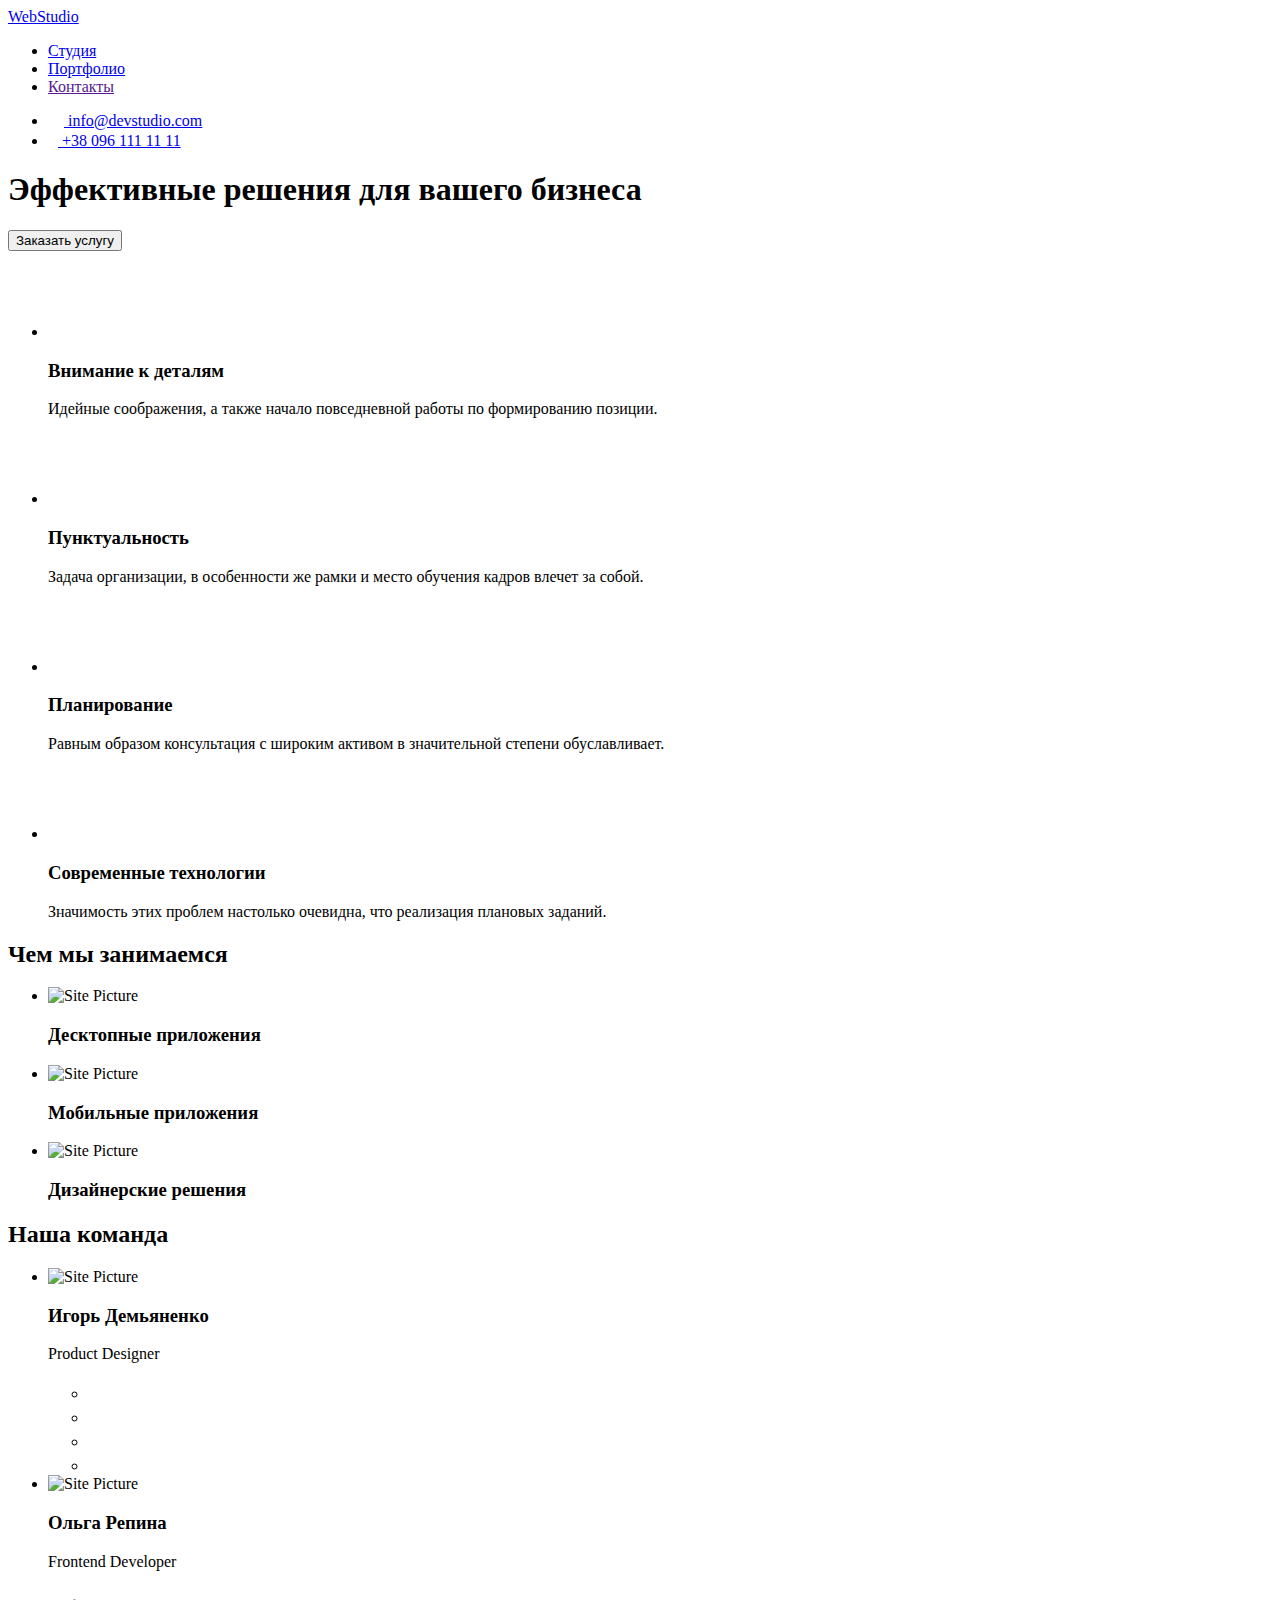
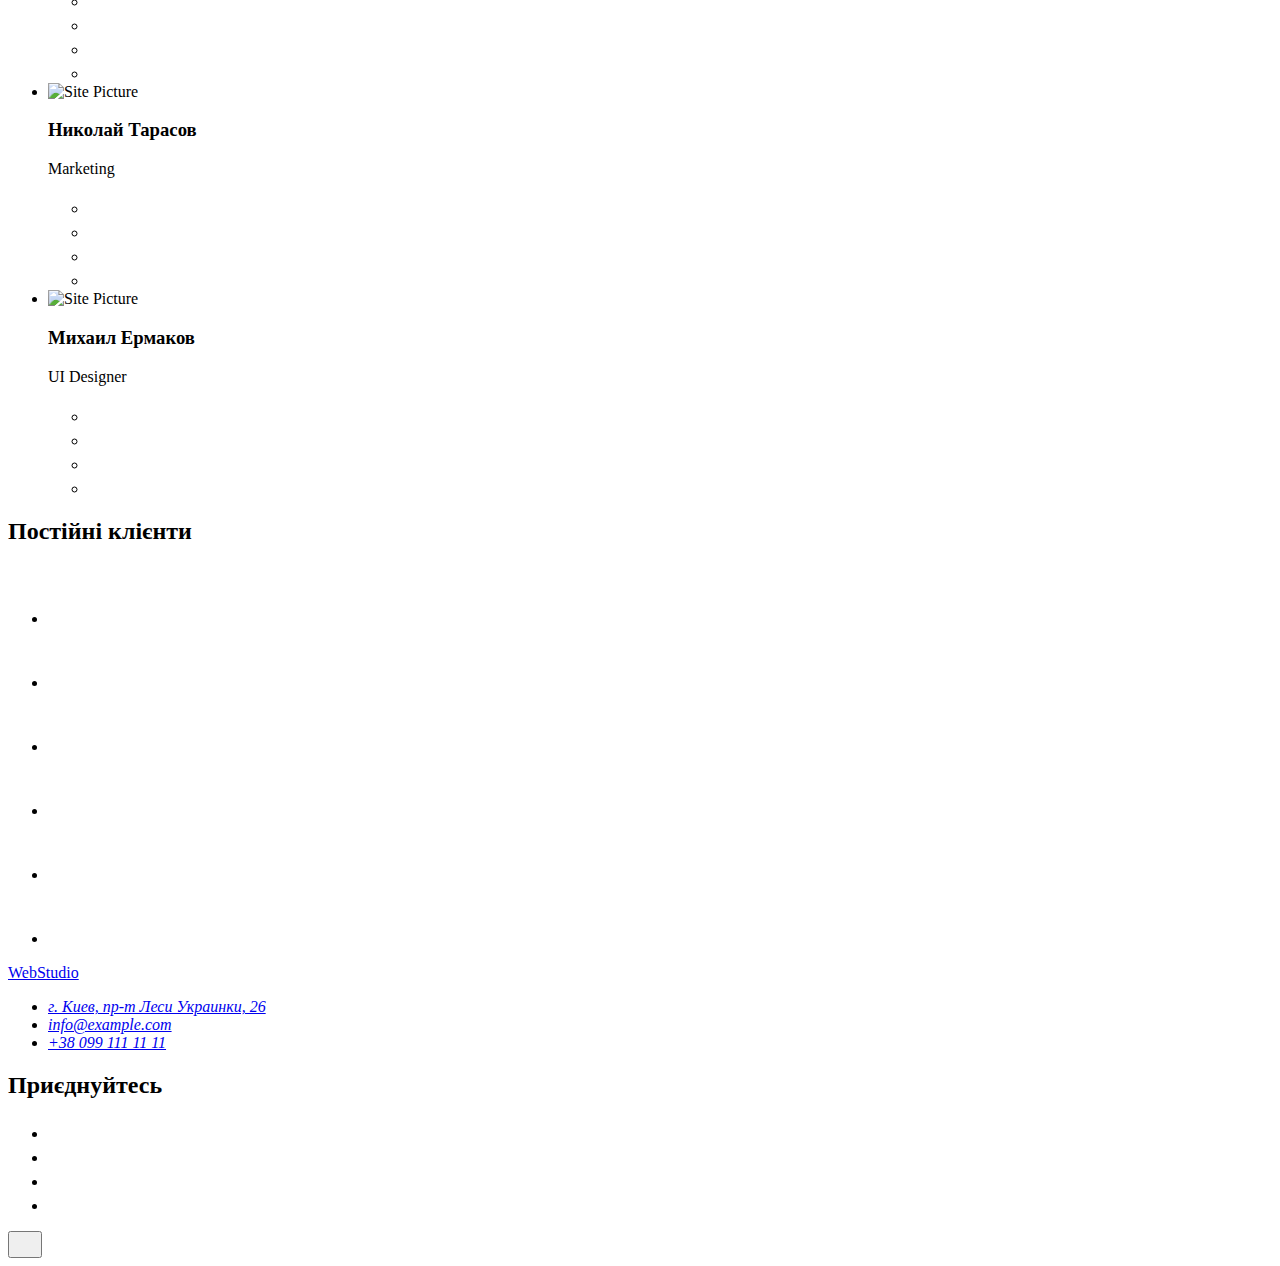
==== index.html @ 542b60ce "Add files via upload" ====
<!DOCTYPE html>
<html lang="ru">
  <head>
    <meta charset="UTF-8" />
    <meta http-equiv="X-UA-Compatible" content="IE=edge" />
    <meta name="viewport" content="width=<device-width>, initial-scale=1.0" />
    <link
      rel="stylesheet"
      href="https://cdnjs.cloudflare.com/ajax/libs/modern-normalize/1.1.0/modern-normalize.min.css"
      integrity="sha512-wpPYUAdjBVSE4KJnH1VR1HeZfpl1ub8YT/NKx4PuQ5NmX2tKuGu6U/JRp5y+Y8XG2tV+wKQpNHVUX03MfMFn9Q=="
      crossorigin="anonymous"
      referrerpolicy="no-referrer"
    />
    <link rel="preconnect" href="https://fonts.googleapis.com" />
    <link rel="preconnect" href="https://fonts.gstatic.com" crossorigin />
    <link
      href="https://fonts.googleapis.com/css2?family=Raleway:wght@700&family=Roboto:wght@400;500;700;900&display=swap"
      rel="stylesheet"
    />
    <link rel="stylesheet" href="./css/styles.css" />
    <title>WebStudio</title>
  </head>
  <body>
    <header class="header">
      <div class="container container-header">
        <a href="./index.html" class="header-logo"
          >Web<span class="header-logo-help">Studio</span></a
        >
        <nav class="header-nav">
          <ul class="header-list">
            <li class="header-item">
              <a href="./index.html" class="header-link current"
                ><span class="studio-link">Студия</span></a
              >
            </li>
            <li class="header-item">
              <a href="./portfolio.html" class="header-link">Портфолио</a>
            </li>
            <li class="header-item">
              <a href="" class="header-link">Контакты</a>
            </li>
          </ul>
        </nav>
        <ul class="header-contacts">
          <li class="header-mail">
            <a href="mailto:info@devstudio.com" class="header-mail-link"
              ><svg class="header-icon" width="16" height="12">
                <use href="./img/icons.svg#icon-mail"></use>
              </svg>
              info@devstudio.com
            </a>
          </li>
          <li class="header-phone">
            <a href="tel:+380961111111" class="header-phone-link"
              ><svg class="header-icon" width="10" height="16">
                <use href="./img/icons.svg#icon-smartphone"></use>
              </svg>
              +38 096 111 11 11</a
            >
          </li>
        </ul>
      </div>
    </header>
    <main>
      <section class="hero section">
        <div class="container btn-container">
          <h1 class="main-subject">Эффективные решения для вашего бизнеса</h1>
          <button class="order-btn" type="button" data-modal-open>
            Заказать услугу
          </button>
        </div>
      </section>
      <section class="soft-section">
        <div class="container container-soft">
          <ul class="soft-list">
            <li class="soft-item">
              <div class="soft-icon-block">
                <svg class="soft-icon" width="70" height="70">
                  <use href="./img/icons.svg#icon-soft-1"></use>
                </svg>
              </div>
              <h3 class="soft-head">Внимание к деталям</h3>
              <p class="soft-text">
                Идейные соображения, а также начало повседневной работы по
                формированию позиции.
              </p>
            </li>
            <li class="soft-item">
              <div class="soft-icon-block">
                <svg class="soft-icon" width="70" height="70">
                  <use href="./img/icons.svg#icon-soft-2"></use>
                </svg>
              </div>
              <h3 class="soft-head">Пунктуальность</h3>
              <p class="soft-text">
                Задача организации, в особенности же рамки и место обучения
                кадров влечет за собой.
              </p>
            </li>
            <li class="soft-item">
              <div class="soft-icon-block">
                <svg class="soft-icon" width="70" height="70">
                  <use href="./img/icons.svg#icon-soft-3"></use>
                </svg>
              </div>
              <h3 class="soft-head">Планирование</h3>
              <p class="soft-text">
                Равным образом консультация с широким активом в значительной
                степени обуславливает.
              </p>
            </li>
            <li class="soft-item">
              <div class="soft-icon-block">
                <svg class="soft-icon" width="70" height="70">
                  <use href="./img/icons.svg#icon-soft-4"></use>
                </svg>
              </div>
              <h3 class="soft-head">Современные технологии</h3>
              <p class="soft-text">
                Значимость этих проблем настолько очевидна, что реализация
                плановых заданий.
              </p>
            </li>
          </ul>
        </div>
      </section>
      <section class="occupation section">
        <div class="container">
          <h2 class="occupation-head">Чем мы занимаемся</h2>
          <ul class="occupation-list">
            <li class="occupation-item">
              <img
                src="./img/what-we-do1.jpg"
                width="370"
                height="294"
                alt="Site Picture"
              />
              <div class="occupation-discr">
                <h3 class="occ-text">Десктопные приложения</h3>
              </div>
            </li>
            <li class="occupation-item">
              <img
                src="./img/what-we-do2.jpg"
                width="370"
                height="294"
                alt="Site Picture"
              />
              <div class="occupation-discr">
                <h3 class="occ-text">Мобильные приложения</h3>
              </div>
            </li>
            <li class="occupation-item">
              <img
                src="./img/what-we-do3.png"
                width="370"
                height="294"
                alt="Site Picture"
              />
              <div class="occupation-discr">
                <h3 class="occ-text">Дизайнерские решения</h3>
              </div>
            </li>
          </ul>
        </div>
      </section>
      <section class="team-section section">
        <div class="container">
          <h2 class="team-head">Наша команда</h2>
          <ul class="team-list">
            <li class="team-item">
              <img
                src="./img/our-team1.jpg"
                width="270"
                height="260"
                alt="Site Picture"
              />
              <div class="team-block">
                <h3 class="team-name">Игорь Демьяненко</h3>
                <p class="team-work">Product Designer</p>
                <ul class="team-soc-list">
                  <li class="team-soc-item">
                    <a href="" class="team-soc-link">
                      <svg class="team-icon" width="20" height="20">
                        <use href="./img/icons.svg#icon-instagram"></use>
                      </svg>
                    </a>
                  </li>
                  <li class="team-soc-item">
                    <a href="" class="team-soc-link"
                      ><svg class="team-icon" width="20" height="20">
                        <use href="./img/icons.svg#icon-twitter"></use>
                      </svg>
                    </a>
                  </li>
                  <li class="team-soc-item">
                    <a href="" class="team-soc-link"
                      ><svg class="team-icon" width="20" height="20">
                        <use href="./img/icons.svg#icon-acebook"></use>
                      </svg>
                    </a>
                  </li>
                  <li class="team-soc-item">
                    <a href="" class="team-soc-link"
                      ><svg class="team-icon" width="20" height="20">
                        <use href="./img/icons.svg#icon-linkedin"></use>
                      </svg>
                    </a>
                  </li>
                </ul>
              </div>
            </li>
            <li class="team-item">
              <img
                src="./img/our-team2.jpg"
                width="270"
                height="260"
                alt="Site Picture"
              />
              <div class="team-block">
                <h3 class="team-name">Ольга Репина</h3>
                <p class="team-work">Frontend Developer</p>
                <ul class="team-soc-list">
                  <li class="team-soc-item">
                    <a href="" class="team-soc-link">
                      <svg class="team-icon" width="20" height="20">
                        <use href="./img/icons.svg#icon-instagram"></use>
                      </svg>
                    </a>
                  </li>
                  <li class="team-soc-item">
                    <a href="" class="team-soc-link"
                      ><svg class="team-icon" width="20" height="20">
                        <use href="./img/icons.svg#icon-twitter"></use>
                      </svg>
                    </a>
                  </li>
                  <li class="team-soc-item">
                    <a href="" class="team-soc-link"
                      ><svg class="team-icon" width="20" height="20">
                        <use href="./img/icons.svg#icon-acebook"></use>
                      </svg>
                    </a>
                  </li>
                  <li class="team-soc-item">
                    <a href="" class="team-soc-link"
                      ><svg class="team-icon" width="20" height="20">
                        <use href="./img/icons.svg#icon-linkedin"></use>
                      </svg>
                    </a>
                  </li>
                </ul>
              </div>
            </li>
            <li class="team-item">
              <img
                src="./img/our-team3.jpg"
                width="270"
                height="260"
                alt="Site Picture"
              />
              <div class="team-block">
                <h3 class="team-name">Николай Тарасов</h3>
                <p class="team-work">Marketing</p>
                <ul class="team-soc-list">
                  <li class="team-soc-item">
                    <a href="" class="team-soc-link">
                      <svg class="team-icon" width="20" height="20">
                        <use href="./img/icons.svg#icon-instagram"></use>
                      </svg>
                    </a>
                  </li>
                  <li class="team-soc-item">
                    <a href="" class="team-soc-link"
                      ><svg class="team-icon" width="20" height="20">
                        <use href="./img/icons.svg#icon-twitter"></use>
                      </svg>
                    </a>
                  </li>
                  <li class="team-soc-item">
                    <a href="" class="team-soc-link"
                      ><svg class="team-icon" width="20" height="20">
                        <use href="./img/icons.svg#icon-acebook"></use>
                      </svg>
                    </a>
                  </li>
                  <li class="team-soc-item">
                    <a href="" class="team-soc-link"
                      ><svg class="team-icon" width="20" height="20">
                        <use href="./img/icons.svg#icon-linkedin"></use>
                      </svg>
                    </a>
                  </li>
                </ul>
              </div>
            </li>
            <li class="team-item">
              <img
                src="./img/our-team4.jpg"
                width="270"
                height="260"
                alt="Site Picture"
              />
              <div class="team-block">
                <h3 class="team-name">Михаил Ермаков</h3>
                <p class="team-work">UI Designer</p>
                <ul class="team-soc-list">
                  <li class="team-soc-item">
                    <a href="" class="team-soc-link">
                      <svg class="team-icon" width="20" height="20">
                        <use href="./img/icons.svg#icon-instagram"></use>
                      </svg>
                    </a>
                  </li>
                  <li class="team-soc-item">
                    <a href="" class="team-soc-link"
                      ><svg class="team-icon" width="20" height="20">
                        <use href="./img/icons.svg#icon-twitter"></use>
                      </svg>
                    </a>
                  </li>
                  <li class="team-soc-item">
                    <a href="" class="team-soc-link"
                      ><svg class="team-icon" width="20" height="20">
                        <use href="./img/icons.svg#icon-acebook"></use>
                      </svg>
                    </a>
                  </li>
                  <li class="team-soc-item">
                    <a href="" class="team-soc-link"
                      ><svg class="team-icon" width="20" height="20">
                        <use href="./img/icons.svg#icon-linkedin"></use>
                      </svg>
                    </a>
                  </li>
                </ul>
              </div>
            </li>
          </ul>
        </div>
      </section>
      <section class="section">
        <div class="container">
          <h2 class="clients-head">Постійні клієнти</h2>
          <ul class="clients-list">
            <li class="clients-item">
              <a href="" class="clients-link">
                <svg class="clients-icon" width="106" height="60">
                  <use href="./img/icons.svg#icon-clients-1"></use>
                </svg>
              </a>
            </li>
            <li class="clients-item">
              <a href="" class="clients-link">
                <svg class="clients-icon" width="106" height="60">
                  <use href="./img/icons.svg#icon-clients-2"></use>
                </svg>
              </a>
            </li>
            <li class="clients-item">
              <a href="" class="clients-link">
                <svg class="clients-icon" width="106" height="60">
                  <use href="./img/icons.svg#icon-clients-3"></use>
                </svg>
              </a>
            </li>
            <li class="clients-item">
              <a href="" class="clients-link">
                <svg class="clients-icon" width="106" height="60">
                  <use href="./img/icons.svg#icon-cleints-4"></use>
                </svg>
              </a>
            </li>
            <li class="clients-item">
              <a href="" class="clients-link">
                <svg class="clients-icon" width="106" height="60">
                  <use href="./img/icons.svg#icon-clients-5"></use>
                </svg>
              </a>
            </li>
            <li class="clients-item">
              <a href="" class="clients-link">
                <svg class="clients-icon" width="106" height="60">
                  <use href="./img/icons.svg#icon-clients-6"></use>
                </svg>
              </a>
            </li>
          </ul>
        </div>
      </section>
    </main>
    <footer class="footer">
      <div class="container footer-container">
        <div class="footer-left">
          <a href="./index.html" class="footer-logo"
            >Web<span class="footer-logo-help">Studio</span></a
          >
          <address class="footer-adr">
            <ul class="footer-list">
              <li class="footer-item">
                <a
                  href="https://bit.ly/3pXMvUd"
                  target="_blank"
                  rel="noopener noreferrer"
                  class="map-link"
                  >г. Киев, пр-т Леси Украинки, 26</a
                >
              </li>
              <li class="footer-item">
                <a href="mailto:info@example.com" class="footer-mail"
                  >info@example.com</a
                >
              </li>
              <li class="footer-item">
                <a href="tel:+380991111111" class="footer-phone"
                  >+38 099 111 11 11</a
                >
              </li>
            </ul>
          </address>
        </div>
        <div class="footer-con-block container">
          <h2 class="footer-con-head">Приєднуйтесь</h2>
          <ul class="footer-con-list">
            <li class="footer-con-item">
              <a href="" class="footer-con-link">
                <svg class="footer-con-icon" width="20" height="20">
                  <use href="./img/icons.svg#icon-instagram"></use>
                </svg>
              </a>
            </li>
            <li class="footer-con-item">
              <a href="" class="footer-con-link">
                <svg class="footer-con-icon" width="20" height="20">
                  <use href="./img/icons.svg#icon-twitter"></use>
                </svg>
              </a>
            </li>
            <li class="footer-con-item">
              <a href="" class="footer-con-link">
                <svg class="footer-con-icon" width="20" height="20">
                  <use href="./img/icons.svg#icon-acebook"></use>
                </svg>
              </a>
            </li>
            <li class="footer-con-item">
              <a href="" class="footer-con-link">
                <svg class="footer-con-icon" width="20" height="20">
                  <use href="./img/icons.svg#icon-linkedin"></use>
                </svg>
              </a>
            </li>
          </ul>
        </div>
      </div>
    </footer>
    <div class="backdrop is-hidden" data-modal>
      <div class="modal">
        <button class="modal-close" type="button" data-modal-close>
          <svg class="back-icon" width="18" height="18">
            <use href="./img/icons.svg#icon-back-close"></use>
          </svg>
        </button>
      </div>
    </div>
    <script src="./js/modal.js"></script>
  </body>
</html>
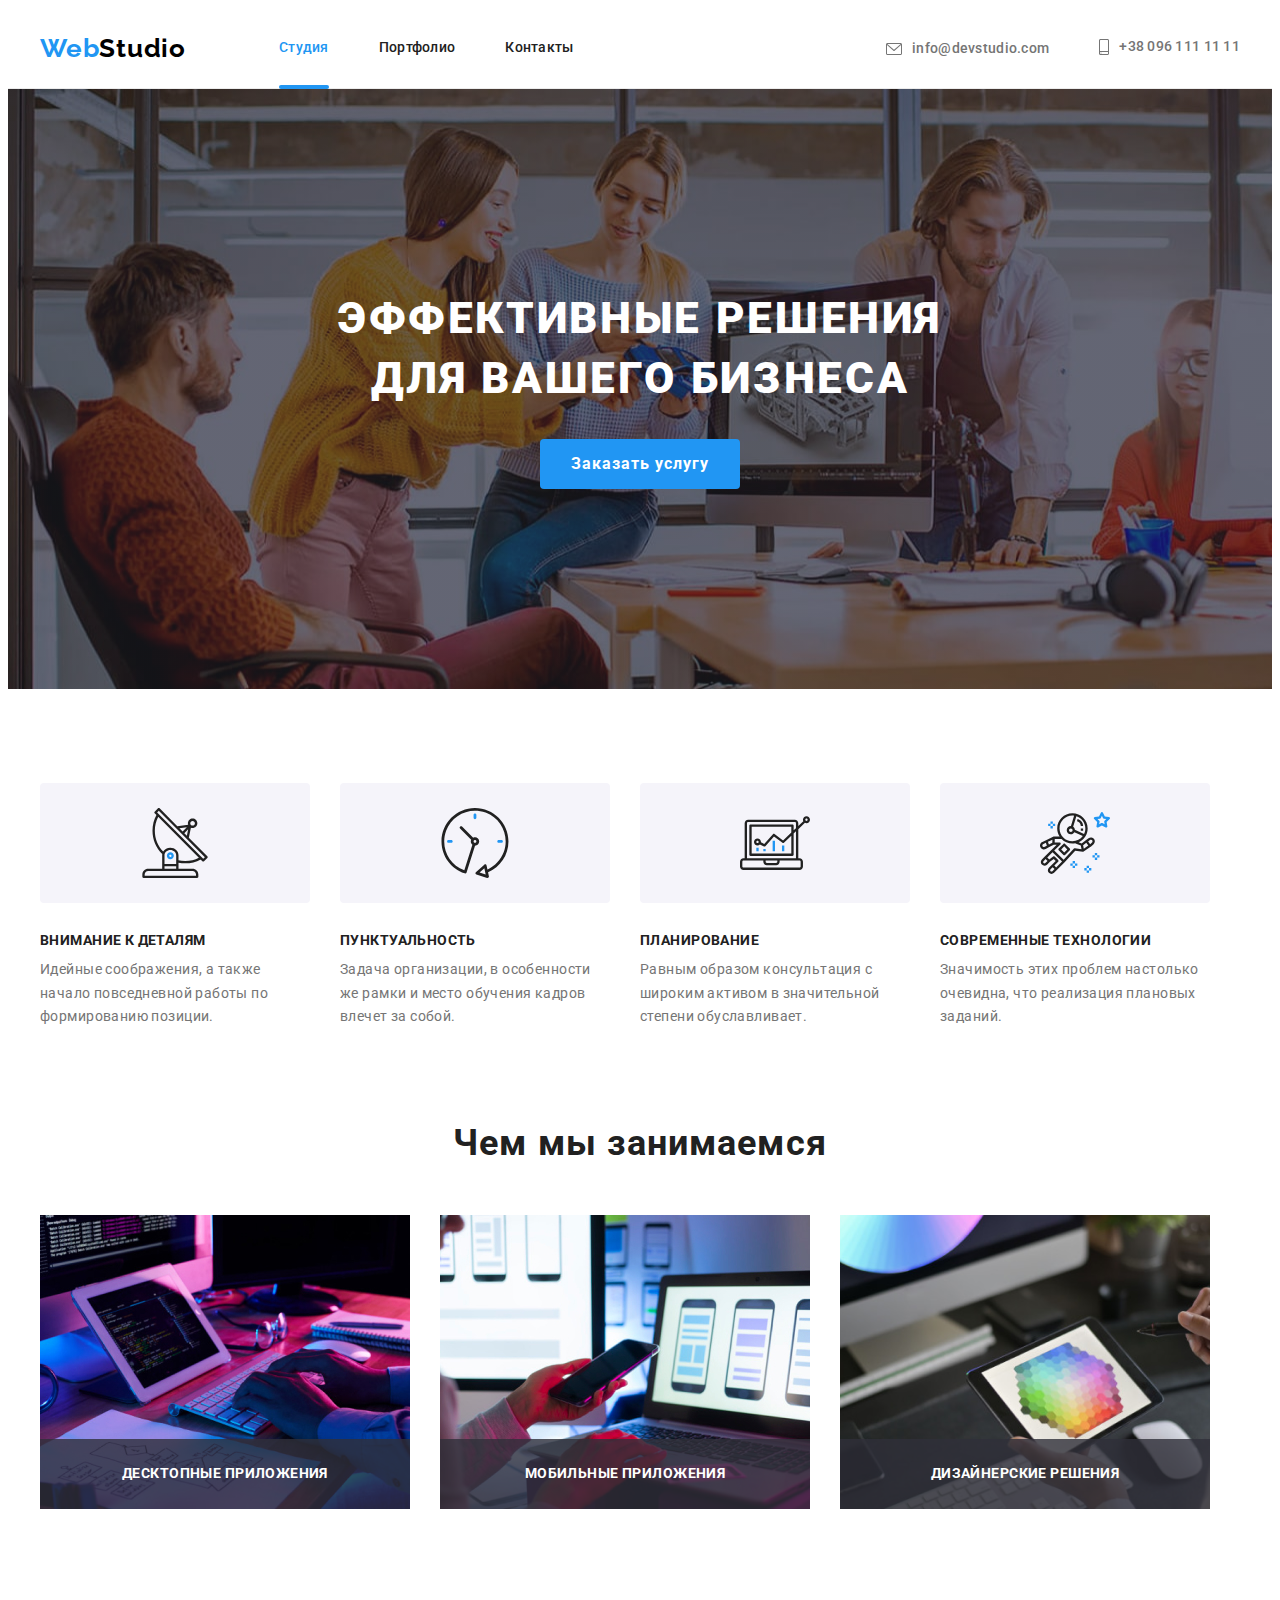
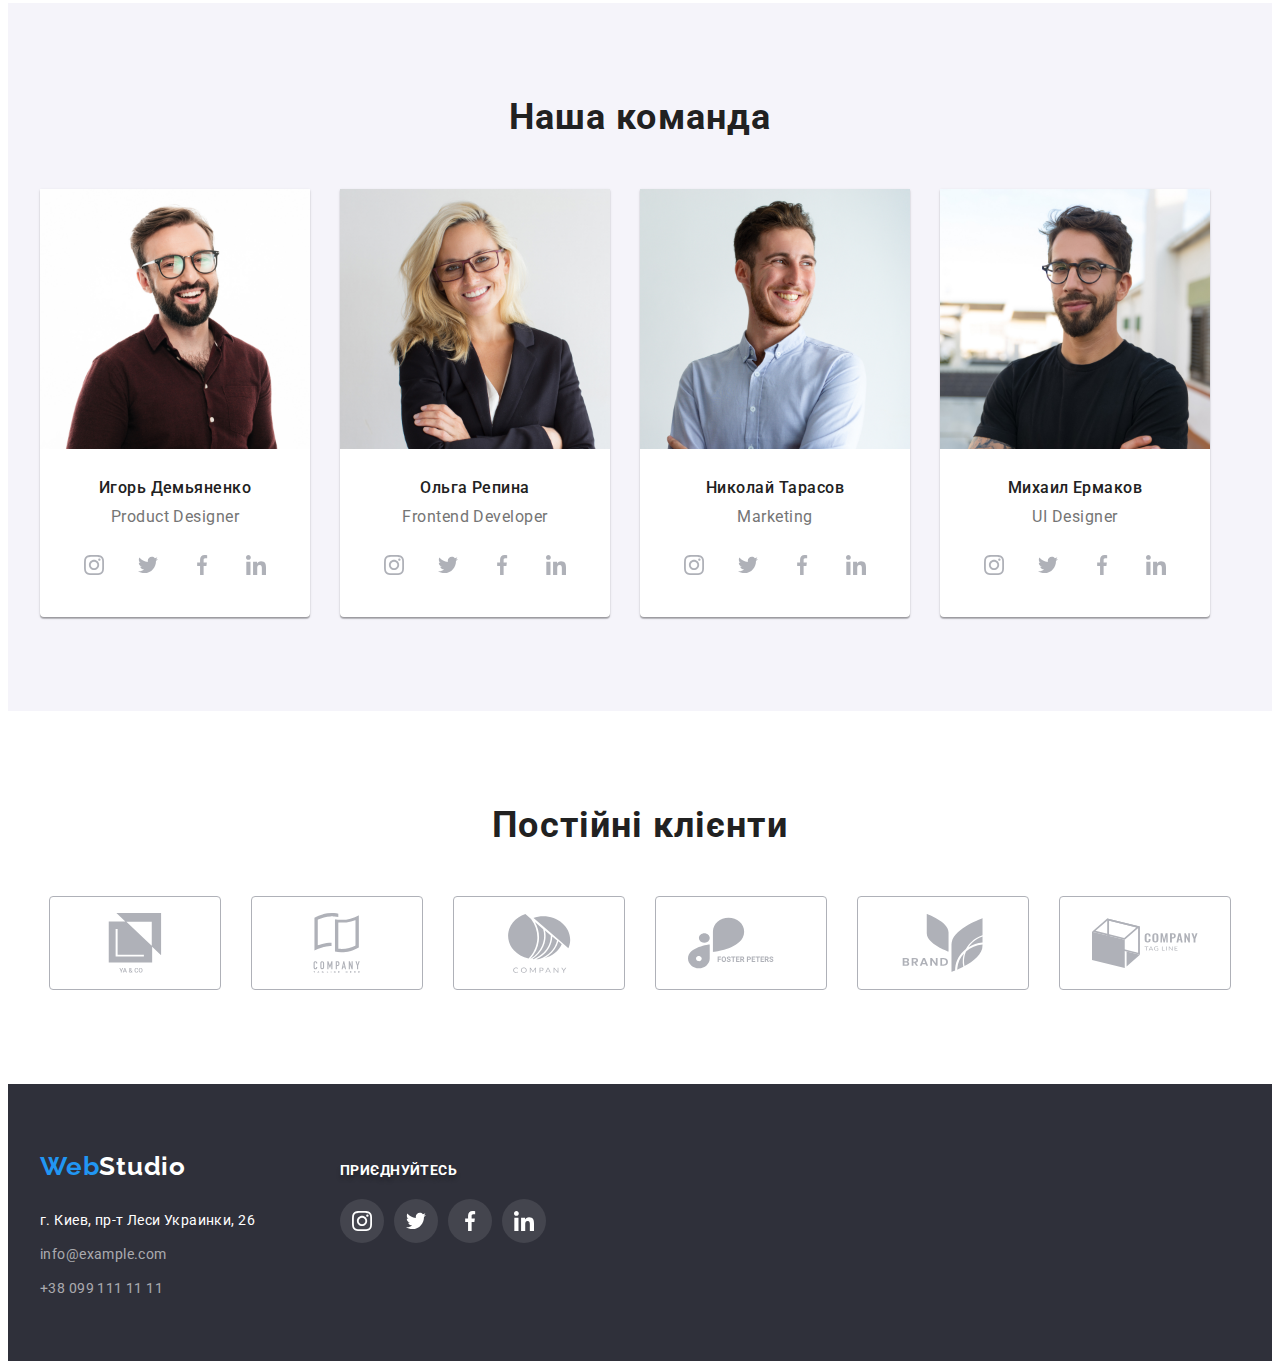
==== commit 9b82c19e: "fix-2" ====
--- a/index.html
+++ b/index.html
@@ -461,6 +461,64 @@
             <use href="./img/icons.svg#icon-back-close"></use>
           </svg>
         </button>
+        <p class="modal-title">Оставьте свои данные, мы вам перезвоним</p>
+        <form action="" class="modal-form">
+          <div class="modal-field">
+            <label class="modal-form" for="user-name" class="modal-label"
+              >Имя</label
+            >
+            <input
+              type="text"
+              class="modal-input"
+              name="user-name"
+              id="user-name"
+            />
+          </div>
+          <div class="modal-field">
+            <label class="modal-form" for="user-phone" class="modal-label"
+              >Телефон</label
+            >
+            <input
+              type="tel"
+              class="modal-input"
+              name="user-phone"
+              id="user-phone"
+            />
+          </div>
+          <div class="modal-field">
+            <label class="modal-form" for="user-email" class="modal-label"
+              >Почта</label
+            >
+            <input
+              type="email"
+              class="modal-input"
+              name="user-email"
+              id="user-email"
+            />
+          </div>
+          <div class="modal-field">
+            <label class="modal-form" for="user-comment">Коментарий</label>
+            <textarea
+              class="modal-comment"
+              name="user-comment"
+              id="user-comment"
+              placeholder="Введите текст"
+            ></textarea>
+          </div>
+          <div class="agreement-field">
+            <label class="modal-form" for="agreement"
+              >Соглашаюсь с рассылкой и принимаю
+              <a class="agreement-link" href="">Условия договора</a></label
+            >
+            <input
+              class="agreement-input"
+              type="checkbox"
+              name="agreement"
+              id="agreement"
+            />
+          </div>
+          <button class="modal-send-button" type="submit">Отправить</button>
+        </form>
       </div>
     </div>
     <script src="./js/modal.js"></script>
--- a/css/styles.css
+++ b/css/styles.css
@@ -0,0 +1,737 @@
+body {
+  font-family: "Roboto", "Raleway", sans-serif;
+  color: #212121;
+}
+:root {
+  --secondary-text-color: #757575;
+  --hover-link-color: #2196f3;
+  --main-text-color: #212121;
+  --header-link-color: #212121;
+  --hero-background: #2f303a;
+  --portfolio-btn-color: #f5f4fa;
+  --portfolio-btn-hover-color: #2196f3;
+  --footer-back-color: #2f303a;
+}
+.container {
+  width: 1200px;
+  margin-left: auto;
+  margin-right: auto;
+  padding-left: 15px;
+  padding-right: 15px;
+}
+.container-header {
+  display: flex;
+  align-items: center;
+}
+/* reset */
+p,
+h1,
+h2,
+h3,
+h4,
+h5,
+h6 {
+  margin: 0;
+}
+ul {
+  padding-left: 0;
+  margin: 0;
+}
+/* reset */
+img {
+  display: block;
+  max-width: 100%;
+  height: auto;
+}
+.section {
+  padding-top: 94px;
+  padding-bottom: 94px;
+}
+/* Modal Styles */
+.backdrop {
+  position: fixed;
+  top: 0;
+  width: 100vw;
+  height: 100vh;
+  background-color: rgba(48, 48, 48, 0.599);
+  transition: color 250ms cubic-bezier(0.4, 0, 0.2, 1);
+}
+
+.backdrop.is-hidden .modal {
+  transform: translate(-50%, -50%) scale(0);
+}
+
+.modal {
+  background-color: #ffffff;
+  border-radius: 4px;
+  width: 528px;
+  min-height: 581px;
+  position: absolute;
+  padding: 40px;
+  top: 50%;
+  left: 50%;
+  transform: translate(-50%, -50%);
+  transition: transform 300ms linear;
+}
+.is-hidden {
+  opacity: 0;
+  visibility: hidden;
+  pointer-events: none;
+}
+.modal-close {
+  width: 30px;
+  height: 30px;
+  border: 1px solid rgba(0, 0, 0, 0.1);
+  border-radius: 50%;
+  justify-content: center;
+  align-items: center;
+  display: flex;
+  position: absolute;
+  right: 8px;
+  top: 8px;
+  background-color: #ffffff;
+}
+.modal-close:hover .back-icon {
+  fill: #2196f3;
+}
+.modal-close:hover,
+.modal-close:focus {
+  cursor: pointer;
+}
+.modal-title {
+  font-weight: 700;
+  font-size: 20px;
+  text-align: center;
+  letter-spacing: 0.03em;
+  margin-bottom: 30px;
+}
+.modal-input {
+  width: 100%;
+  height: 40px;
+  border: 1px solid rgba(33, 33, 33, 0.2);
+  border-radius: 4px;
+  margin-bottom: 10px;
+}
+.modal-label,
+.modal-form {
+  color: #757575;
+  font-size: 12px;
+  letter-spacing: 0.01em;
+  margin-bottom: 4px;
+  display: block;
+}
+.modal-comment {
+  width: 100%;
+  height: 120px;
+  border: 1px solid rgba(33, 33, 33, 0.2);
+  border-radius: 4px;
+  padding: 12px 16px;
+  resize: none;
+}
+.modal-comment::placeholder {
+  font-size: 14px;
+  line-height: 16px;
+  letter-spacing: 0.01em;
+  color: rgba(117, 117, 117, 0.5);
+}
+.textarea-input {
+}
+.agreement-input {
+}
+.agreement-link {
+  text-decoration: underline;
+  color: #2196f3;
+}
+.agreement-field {
+  position: relative;
+}
+.modal-send-button {
+  background-color: #188ce8;
+  border-radius: 4px;
+  border: 0;
+  width: 200px;
+  height: 50px;
+  font-weight: 700;
+  font-size: 16px;
+  letter-spacing: 0.06em;
+  color: #ffffff;
+  display: flex;
+  align-items: center;
+  justify-content: center;
+  margin-top: 30px;
+}
+/* Header Classes */
+.header {
+  border-bottom: 1px solid #ececec;
+}
+.header-logo {
+  text-decoration: none;
+  font-family: "Raleway", sans-serif;
+  font-style: normal;
+  font-weight: 700;
+  font-size: 26px;
+  line-height: 1.19;
+  letter-spacing: 0.03em;
+  color: #2196f3;
+  margin-right: 93px;
+}
+.portfolio-header-link {
+  color: var(--hover-link-color);
+}
+.studio-link {
+  color: var(--hover-link-color);
+}
+
+.header-list {
+  display: flex;
+  column-gap: 50px;
+}
+.header-icon {
+  margin-right: 10px;
+  fill: currentColor;
+}
+.header-item {
+  font-style: normal;
+  font-weight: 500;
+  font-size: 14px;
+  line-height: 1.14;
+  list-style-type: none;
+  letter-spacing: 0.02em;
+}
+.header-link:hover,
+.header-link:focus {
+  color: var(--hover-link-color);
+}
+.header-link {
+  text-decoration: none;
+  color: var(--header-link-color);
+  padding-top: 32px;
+  padding-bottom: 32px;
+  display: block;
+  position: relative;
+  transition: color 250ms cubic-bezier(0.4, 0, 0.2, 1);
+}
+
+.header-contacts {
+  display: flex;
+  justify-content: center;
+  align-items: baseline;
+  margin-left: auto;
+  column-gap: 50px;
+}
+
+.studio-link {
+  color: var(--hover-link-color);
+}
+.studio-link::after {
+  position: absolute;
+  bottom: -1px;
+  left: 0;
+  content: "";
+  width: 100%;
+  height: 4px;
+  border-radius: 2px;
+  background-color: currentColor;
+}
+
+.header-mail {
+  font-weight: 500;
+  font-size: 14px;
+  line-height: 1.14;
+  letter-spacing: 0.02em;
+  list-style-type: none;
+}
+.header-mail-link {
+  text-decoration: none;
+  color: var(--secondary-text-color);
+  display: flex;
+  align-items: center;
+  transition: color 250ms cubic-bezier(0.4, 0, 0.2, 1);
+}
+.header-phone {
+  font-weight: 500;
+  font-size: 14px;
+  line-height: 1.14;
+  letter-spacing: 0.02em;
+  list-style-type: none;
+}
+.header-phone-link {
+  text-decoration: none;
+  color: var(--secondary-text-color);
+  display: flex;
+  align-items: center;
+  transition: color 250ms cubic-bezier(0.4, 0, 0.2, 1);
+}
+.header-mail-link:hover,
+.header-mail-link:focus,
+.header-phone-link:hover,
+.header-phone-link:focus {
+  color: var(--hover-link-color);
+}
+.header-logo-help {
+  color: #000000;
+}
+/* Index Main Classes */
+.hero {
+  background-color: var(--hero-background);
+  padding-top: 200px;
+  padding-bottom: 200px;
+  background-image: linear-gradient(
+      rgba(47, 48, 58, 0.4),
+      rgba(47, 48, 58, 0.4)
+    ),
+    url(../img/hero-bg.jpg);
+  max-width: 1600px;
+  margin: auto;
+}
+.btn-container {
+  text-align: center;
+}
+.main-subject {
+  font-weight: 900;
+  font-size: 44px;
+  line-height: 1.36;
+  letter-spacing: 0.06em;
+  text-transform: uppercase;
+  color: #ffff;
+  width: 696px;
+  text-align: center;
+  margin: auto;
+}
+.order-btn {
+  border: 0;
+  background: #2196f3;
+  border-radius: 4px;
+  cursor: pointer;
+  font-weight: 700;
+  font-size: 16px;
+  line-height: 1.87;
+  letter-spacing: 0.06em;
+  color: #ffffff;
+  font-family: inherit;
+  width: 200px;
+  height: 50px;
+  margin-top: 30px;
+  transition-property: background-color;
+  transition: 250ms cubic-bezier(0.4, 0, 0.2, 1);
+}
+.order-btn:hover,
+.order-btn:focus {
+  background: #188ce8;
+  box-shadow: 0px 4px 4px rgba(0, 0, 0, 0.15);
+}
+.soft-section {
+  padding-top: 94px;
+}
+.soft-list {
+  display: flex;
+  column-gap: 30px;
+}
+.soft-photo {
+  display: flex;
+  justify-content: center;
+  width: 270px;
+  height: 120px;
+  padding: 25px 100px;
+  margin-bottom: 30px;
+  background-color: var(--portfolio-btn-color);
+}
+.soft-item {
+  list-style-type: none;
+  width: 270px;
+}
+.soft-icon-block {
+  width: 270px;
+  height: 120px;
+  background: #f5f4fa;
+  border-radius: 4px;
+  display: flex;
+  align-items: center;
+  justify-content: center;
+  margin-bottom: 30px;
+}
+.soft-head {
+  font-weight: 700;
+  font-size: 14px;
+  line-height: 1.14;
+  letter-spacing: 0.03em;
+  text-transform: uppercase;
+  margin-bottom: 9px;
+}
+.soft-text {
+  font-size: 14px;
+  line-height: 1.71;
+  letter-spacing: 0.03em;
+  color: var(--secondary-text-color);
+}
+
+.occupation-head {
+  font-style: normal;
+  font-weight: 700;
+  font-size: 36px;
+  line-height: 1.16;
+  letter-spacing: 0.03em;
+  margin-bottom: 50px;
+  text-align: center;
+}
+.occupation-list {
+  display: flex;
+  column-gap: 30px;
+  position: relative;
+}
+.occupation-discr {
+  position: absolute;
+  width: 370px;
+  background: rgba(47, 48, 58, 0.8);
+  height: 70px;
+  bottom: 0;
+  display: flex;
+  justify-content: center;
+  align-items: center;
+  color: #ffff;
+}
+.occ-text {
+  font-weight: 700;
+  font-size: 14px;
+  line-height: 1.14;
+  letter-spacing: 0.03em;
+  text-transform: uppercase;
+  color: #ffff;
+}
+.occupation-item {
+  list-style-type: none;
+}
+.team-section {
+  background-color: #f5f4fa;
+}
+.team-head {
+  font-weight: 700;
+  font-size: 36px;
+  line-height: 1.16;
+  letter-spacing: 0.03em;
+  margin-bottom: 50px;
+  text-align: center;
+}
+.team-list {
+  display: flex;
+  column-gap: 30px;
+}
+.team-item {
+  list-style-type: none;
+  box-shadow: 0px 1px 3px rgba(0, 0, 0, 0.12), 0px 1px 1px rgba(0, 0, 0, 0.14),
+    0px 2px 1px rgba(0, 0, 0, 0.2);
+  border-radius: 0px 0px 4px 4px;
+  text-align: center;
+  background-color: #fff;
+}
+.team-name {
+  font-style: normal;
+  font-weight: 500;
+  font-size: 16px;
+  line-height: 1.18;
+  color: var(--main-text-color);
+  letter-spacing: 0.03em;
+  margin-bottom: 10px;
+}
+.team-soc-list {
+  display: flex;
+  justify-content: center;
+  column-gap: 10px;
+}
+.team-soc-item {
+  list-style-type: none;
+}
+.team-soc-link {
+  width: 44px;
+  height: 44px;
+  border-radius: 50%;
+  display: flex;
+  align-items: center;
+  justify-content: center;
+  transition-property: color;
+  transition: 250ms cubic-bezier(0.4, 0, 0.2, 1);
+}
+.team-icon {
+  fill: #afb1b8;
+}
+.team-soc-link:hover .team-icon,
+.team-soc-link:focus .team-icon {
+  fill: #ffff;
+}
+.team-soc-link:hover,
+.team-soc-link:focus {
+  background-color: #2196f3;
+}
+.team-block {
+  padding-top: 30px;
+  padding-bottom: 30px;
+}
+.team-work {
+  font-size: 16px;
+  line-height: 1.18;
+  color: var(--secondary-text-color);
+  letter-spacing: 0.03em;
+  margin-bottom: 16px;
+}
+.clients-head {
+  font-weight: 700;
+  font-size: 36px;
+  line-height: 1.16;
+  letter-spacing: 0.03em;
+  margin-bottom: 50px;
+  text-align: center;
+}
+.clients-list {
+  display: flex;
+  justify-content: center;
+  column-gap: 30px;
+  list-style-type: none;
+}
+.clients-item {
+}
+.clients-link {
+  border: 1px solid #afb1b8;
+  border-radius: 4px;
+  width: 170px;
+  height: 92px;
+  display: flex;
+  align-items: center;
+  justify-content: center;
+  transition-property: color;
+  transition: 250ms cubic-bezier(0.4, 0, 0.2, 1);
+}
+.clients-icon {
+  fill: #afb1b8;
+  transition-property: color;
+  transition: 250ms cubic-bezier(0.4, 0, 0.2, 1);
+}
+.clients-link:hover .clients-icon,
+.clients-link:focus .clients-icon {
+  fill: #2196f3;
+}
+.clients-link:hover,
+.clients-link:focus {
+  border-color: #2196f3;
+}
+/* Portfolio Main Classes */
+.portfolio-nav-list {
+  column-gap: 8px;
+  display: flex;
+  justify-content: center;
+}
+.portfolio-nav-item {
+  list-style-type: none;
+  line-height: 1.62;
+  letter-spacing: 0.03em;
+  font-weight: 500;
+  font-size: 16px;
+}
+.projects-bord {
+  border: 1px solid #eeeeee;
+  border-top: 0;
+  padding: 20px 24px;
+}
+.portfolio-nav-btn {
+  border: 0;
+  background: var(--portfolio-btn-color);
+  cursor: pointer;
+  border-radius: 4px;
+  font-family: inherit;
+  padding: 6px 22px;
+  margin-bottom: 50px;
+  transition-property: backgroud-color;
+  transition: 250ms cubic-bezier(0.4, 0, 0.2, 1);
+}
+.portfolio-nav-btn:hover,
+.portfolio-nav-btn:focus {
+  background: var(--portfolio-btn-hover-color);
+  color: #ffffff;
+  box-shadow: 0px 3px 1px rgba(0, 0, 0, 0.1), 0px 1px 2px rgba(0, 0, 0, 0.08),
+    0px 2px 2px rgba(0, 0, 0, 0.12);
+}
+.projects-list {
+  gap: 30px;
+  list-style-type: none;
+  display: flex;
+  flex-wrap: wrap;
+  justify-content: center;
+}
+.projects-item {
+  width: 370px;
+  flex-basis: calc((100% - 2 * 30px) / 3);
+}
+.projects-link:hover,
+.projects-link:focus {
+  display: block;
+  box-shadow: 0px 1px 1px rgba(0, 0, 0, 0.12), 0px 4px 4px rgba(0, 0, 0, 0.06),
+    1px 4px 6px rgba(0, 0, 0, 0.16);
+}
+.project-item:last-child {
+  padding-bottom: 0;
+}
+.projects-link {
+  text-decoration: none;
+  transition-property: box-shadow;
+  transition: 250ms cubic-bezier(0.4, 0, 0.2, 1);
+}
+.projects-text-hover {
+  position: relative;
+  overflow: hidden;
+}
+.work-discr {
+  position: absolute;
+  display: block;
+  top: 0;
+  left: 0;
+  width: 100%;
+  height: 100%;
+  padding: 63px 24px;
+  font-style: normal;
+  font-weight: 400;
+  font-size: 18px;
+  line-height: 1.56;
+  letter-spacing: 0.03em;
+  transform: translateY(101%);
+  transition: transform 250ms cubic-bezier(0.4, 0, 0.2, 1);
+  color: #ffff;
+  background-color: rgba(33, 150, 243, 0.9);
+}
+.projects-link:hover .work-discr,
+.projects-link:focus .work-discr {
+  transform: translateY(0);
+}
+.projects-name {
+  font-weight: 700;
+  font-size: 18px;
+  line-height: 2;
+  color: var(--main-text-color);
+  letter-spacing: 0.06em;
+  margin-bottom: 4px;
+}
+.projects-discrip {
+  font-size: 16px;
+  line-height: 1.88;
+  color: var(--secondary-text-color);
+  letter-spacing: 0.03em;
+}
+/* Footer Classes */
+.footer {
+  background-color: var(--footer-back-color);
+  padding-top: 60px;
+  padding-bottom: 60px;
+}
+.footer-container {
+  display: flex;
+  align-items: baseline;
+}
+.footer-logo {
+  font-family: "Raleway";
+  font-weight: 700;
+  font-size: 26px;
+  line-height: 1.19;
+  color: #2196f3;
+  text-decoration: none;
+  letter-spacing: 0.03em;
+}
+.footer-adr {
+  font-style: normal;
+  margin-top: 20px;
+}
+.footer-list {
+}
+.footer-item {
+  list-style-type: none;
+  margin-bottom: 10px;
+}
+.footer-item:last-child {
+  margin-bottom: 0;
+}
+.map-link {
+  font-size: 14px;
+  line-height: 1.71;
+  color: #ffffff;
+  text-decoration: none;
+  letter-spacing: 0.03em;
+  transition-property: color;
+  transition: 250ms cubic-bezier(0.4, 0, 0.2, 1);
+}
+.map-link:hover,
+.map-link:focus {
+  color: var(--hover-link-color);
+}
+.footer-mail {
+  text-decoration: none;
+  font-size: 14px;
+  line-height: 1.71;
+  color: rgba(255, 255, 255, 0.6);
+  letter-spacing: 0.03em;
+  transition: color 250ms cubic-bezier(0.4, 0, 0.2, 1);
+}
+.footer-mail:hover,
+.footer-mail:focus {
+  color: var(--hover-link-color);
+}
+.footer-phone {
+  text-decoration: none;
+  font-style: normal;
+  font-size: 14px;
+  line-height: 1.71;
+  color: rgba(255, 255, 255, 0.6);
+  letter-spacing: 0.03em;
+  transition-property: color;
+  transition: 250ms cubic-bezier(0.4, 0, 0.2, 1);
+}
+.footer-phone:hover,
+.footer-phone:focus {
+  color: var(--hover-link-color);
+}
+.footer-logo-help {
+  font-family: "Raleway";
+  font-style: normal;
+  font-weight: 700;
+  font-size: 26px;
+  line-height: 1.71;
+  color: #ffffff;
+  text-decoration: none;
+  letter-spacing: 0.03em;
+}
+.footer-con-head {
+  font-weight: 700;
+  font-size: 14px;
+  line-height: 1.14;
+  letter-spacing: 0.03em;
+  text-transform: uppercase;
+  color: #ffffff;
+  margin-bottom: 20px;
+  text-shadow: 0px 4px 4px rgba(0, 0, 0, 0.25);
+}
+.footer-con-list {
+  display: flex;
+  list-style-type: none;
+  column-gap: 10px;
+}
+.footer-con-item {
+}
+.footer-con-link {
+  width: 44px;
+  height: 44px;
+  border-radius: 50%;
+  display: flex;
+  align-items: center;
+  justify-content: center;
+  background: rgba(255, 255, 255, 0.1);
+  transition-duration: 250ms;
+  transition-timing-function: color cubic-bezier(0.4, 0, 0.2, 1);
+}
+.footer-con-icon {
+  fill: #ffff;
+}
+.footer-con-link:hover,
+.footer-con-link:focus {
+  background-color: #2196f3;
+}
+.footer-con-block {
+  margin-left: 70px;
+  width: 206px;
+  height: 80px;
+}
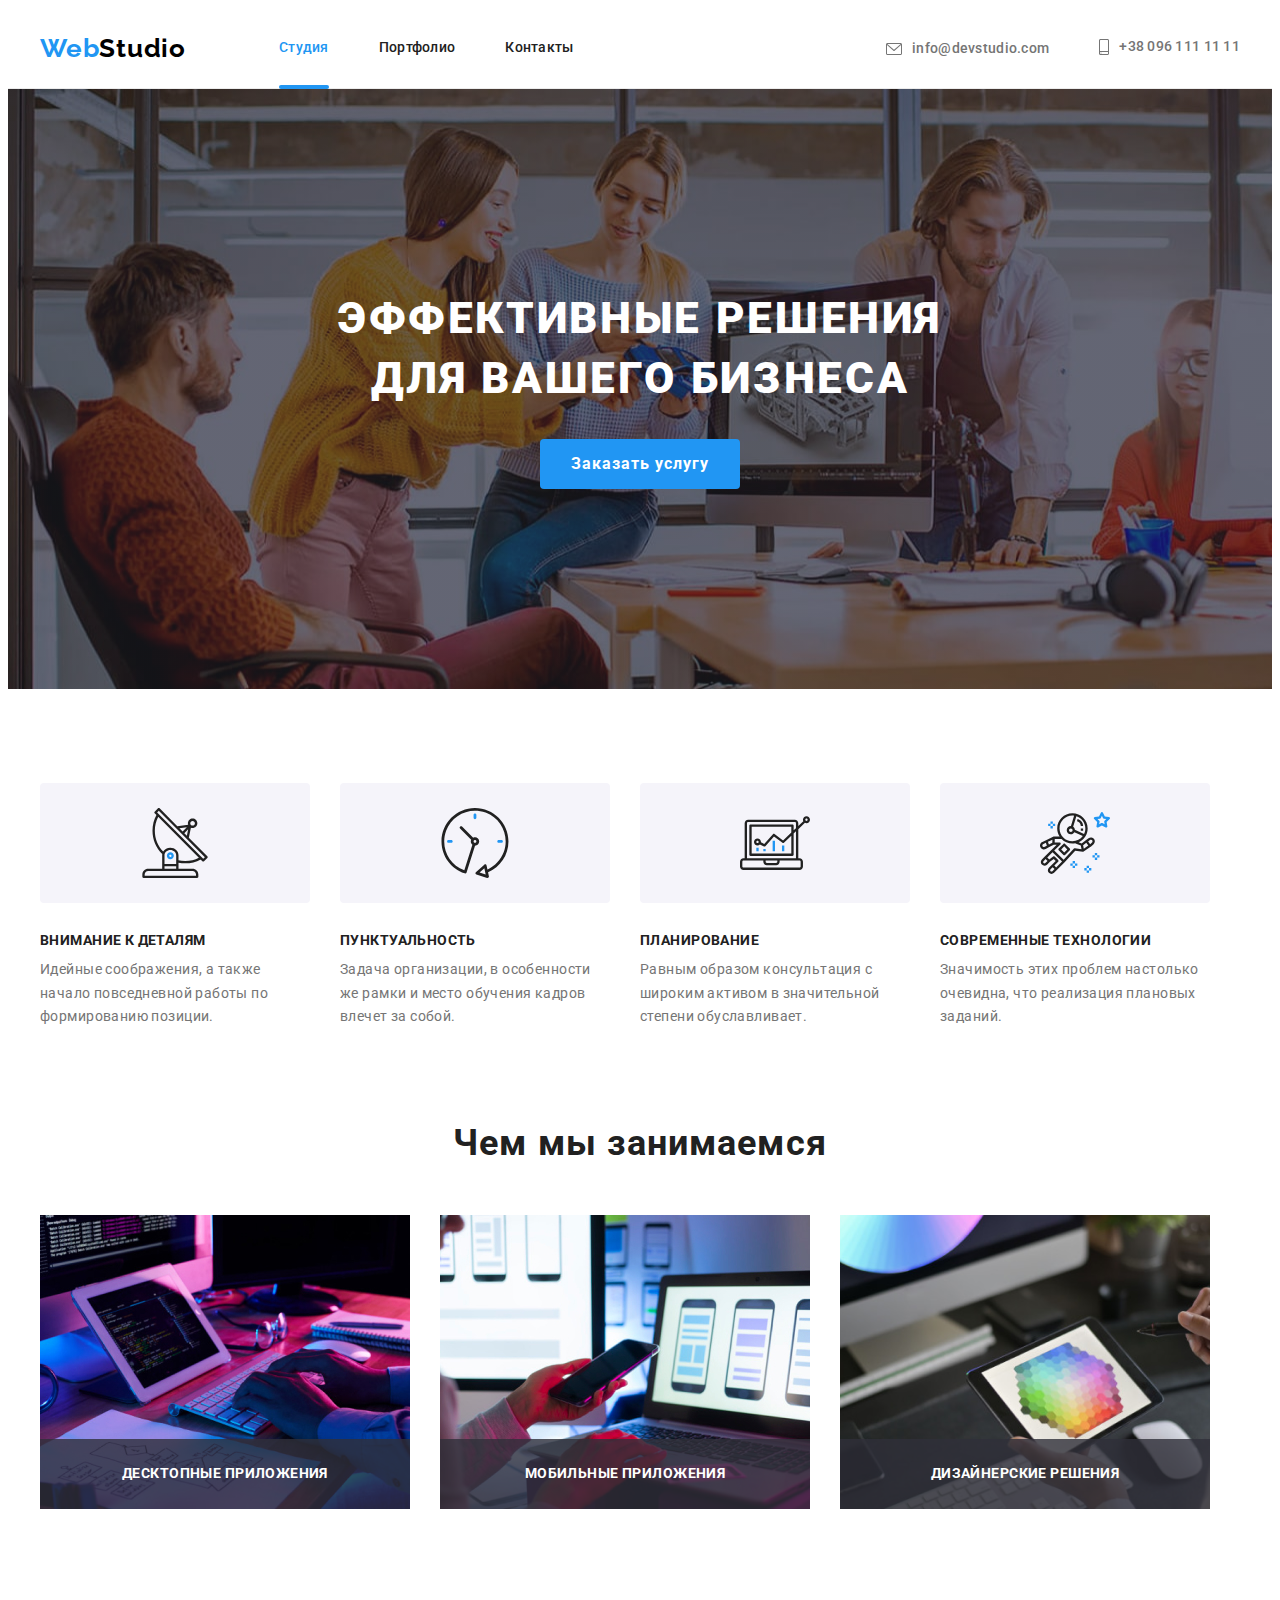
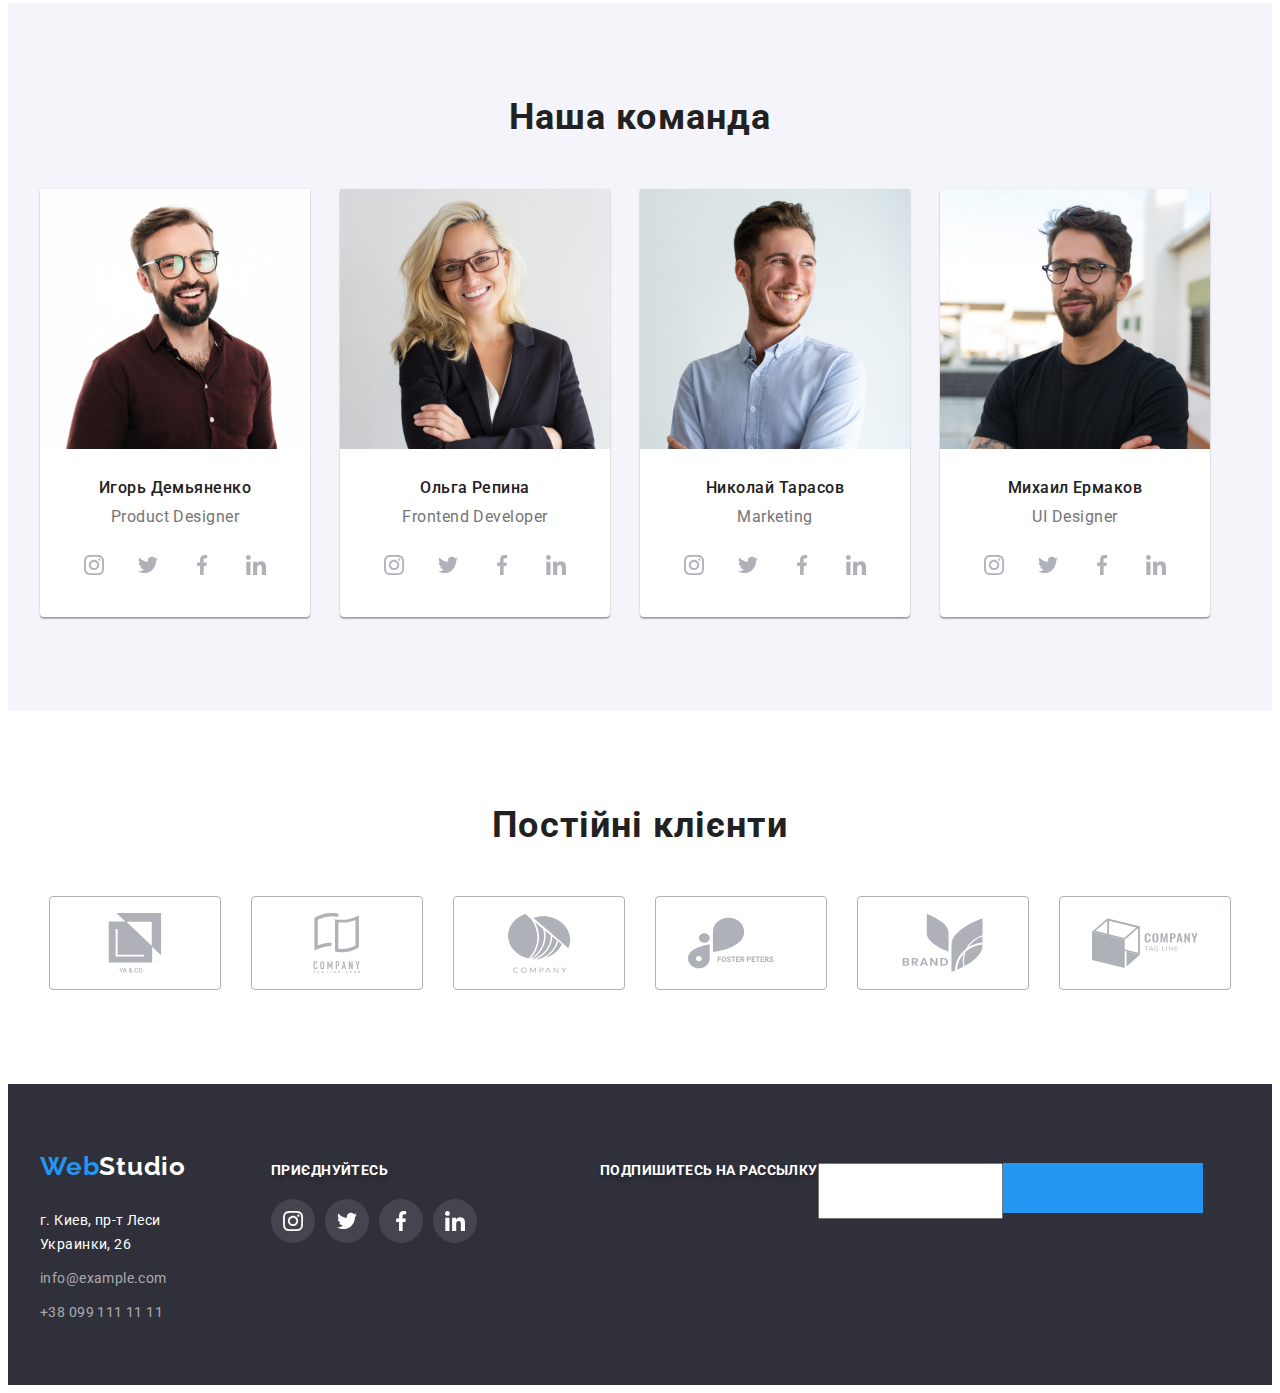
==== commit aeb4ce7d: "fix-3" ====
--- a/index.html
+++ b/index.html
@@ -451,6 +451,15 @@
               </a>
             </li>
           </ul>
+        </div>
+        <div class="subscription container">
+          <label for="footer-email-label" class="footer-label"
+            >Подпишитесь на рассылку</label
+          ><input
+            type="email"
+            id="footer-email"
+            class="footer-email-text"
+          /><button type="submit" class="sub-button"></button>
         </div>
       </div>
     </footer>
@@ -517,7 +526,9 @@
               id="agreement"
             />
           </div>
-          <button class="modal-send-button" type="submit">Отправить</button>
+          <div class="button-block">
+            <button class="modal-send-button" type="submit">Отправить</button>
+          </div>
         </form>
       </div>
     </div>
--- a/css/styles.css
+++ b/css/styles.css
@@ -54,7 +54,8 @@
   width: 100vw;
   height: 100vh;
   background-color: rgba(48, 48, 48, 0.599);
-  transition: color 250ms cubic-bezier(0.4, 0, 0.2, 1);
+  transition: opacity 250ms cubic-bezier(0.4, 0, 0.2, 1),
+    visibility 250ms cubic-bezier(0.4, 0, 0.2, 1);
 }
 
 .backdrop.is-hidden .modal {
@@ -67,16 +68,11 @@
   width: 528px;
   min-height: 581px;
   position: absolute;
-  padding: 40px;
   top: 50%;
   left: 50%;
+  padding: 40px;
   transform: translate(-50%, -50%);
   transition: transform 300ms linear;
-}
-.is-hidden {
-  opacity: 0;
-  visibility: hidden;
-  pointer-events: none;
 }
 .modal-close {
   width: 30px;
@@ -90,6 +86,11 @@
   right: 8px;
   top: 8px;
   background-color: #ffffff;
+}
+.is-hidden {
+  opacity: 0;
+  visibility: hidden;
+  pointer-events: none;
 }
 .modal-close:hover .back-icon {
   fill: #2196f3;
@@ -159,9 +160,16 @@
   align-items: center;
   justify-content: center;
   margin-top: 30px;
+  cursor: pointer;
+}
+.button-block {
+  display: flex;
+  justify-content: center;
 }
 /* Header Classes */
 .header {
+  /* padding-top: 24px;
+  padding-bottom: 25px; */
   border-bottom: 1px solid #ececec;
 }
 .header-logo {
@@ -312,8 +320,8 @@
   width: 200px;
   height: 50px;
   margin-top: 30px;
-  transition-property: background-color;
-  transition: 250ms cubic-bezier(0.4, 0, 0.2, 1);
+  transition: background-color 250ms cubic-bezier(0.4, 0, 0.2, 1),
+    box-shadow 250ms cubic-bezier(0.4, 0, 0.2, 1);
 }
 .order-btn:hover,
 .order-btn:focus {
@@ -448,8 +456,7 @@
   display: flex;
   align-items: center;
   justify-content: center;
-  transition-property: color;
-  transition: 250ms cubic-bezier(0.4, 0, 0.2, 1);
+  transition: background-color 250ms cubic-bezier(0.4, 0, 0.2, 1);
 }
 .team-icon {
   fill: #afb1b8;
@@ -461,6 +468,7 @@
 .team-soc-link:hover,
 .team-soc-link:focus {
   background-color: #2196f3;
+  transition: background-color 250ms cubic-bezier(0.4, 0, 0.2, 1);
 }
 .team-block {
   padding-top: 30px;
@@ -491,27 +499,23 @@
 }
 .clients-link {
   border: 1px solid #afb1b8;
+  color: #afb1b8;
   border-radius: 4px;
   width: 170px;
   height: 92px;
   display: flex;
   align-items: center;
   justify-content: center;
-  transition-property: color;
-  transition: 250ms cubic-bezier(0.4, 0, 0.2, 1);
-}
-.clients-icon {
-  fill: #afb1b8;
-  transition-property: color;
-  transition: 250ms cubic-bezier(0.4, 0, 0.2, 1);
-}
-.clients-link:hover .clients-icon,
-.clients-link:focus .clients-icon {
-  fill: #2196f3;
+  transition: color 250ms cubic-bezier(0.4, 0, 0.2, 1),
+    border 250ms cubic-bezier(0.4, 0, 0.2, 1);
 }
 .clients-link:hover,
 .clients-link:focus {
+  color: #2196f3;
   border-color: #2196f3;
+}
+.clients-icon {
+  fill: currentColor;
 }
 /* Portfolio Main Classes */
 .portfolio-nav-list {
@@ -539,8 +543,7 @@
   font-family: inherit;
   padding: 6px 22px;
   margin-bottom: 50px;
-  transition-property: backgroud-color;
-  transition: 250ms cubic-bezier(0.4, 0, 0.2, 1);
+  transition: background-color 250ms cubic-bezier(0.4, 0, 0.2, 1);
 }
 .portfolio-nav-btn:hover,
 .portfolio-nav-btn:focus {
@@ -571,8 +574,7 @@
 }
 .projects-link {
   text-decoration: none;
-  transition-property: box-shadow;
-  transition: 250ms cubic-bezier(0.4, 0, 0.2, 1);
+  transition: box-shadow 250ms cubic-bezier(0.4, 0, 0.2, 1);
 }
 .projects-text-hover {
   position: relative;
@@ -623,6 +625,7 @@
 .footer-container {
   display: flex;
   align-items: baseline;
+  position: relative;
 }
 .footer-logo {
   font-family: "Raleway";
@@ -652,8 +655,7 @@
   color: #ffffff;
   text-decoration: none;
   letter-spacing: 0.03em;
-  transition-property: color;
-  transition: 250ms cubic-bezier(0.4, 0, 0.2, 1);
+  transition: color 250ms cubic-bezier(0.4, 0, 0.2, 1);
 }
 .map-link:hover,
 .map-link:focus {
@@ -678,8 +680,7 @@
   line-height: 1.71;
   color: rgba(255, 255, 255, 0.6);
   letter-spacing: 0.03em;
-  transition-property: color;
-  transition: 250ms cubic-bezier(0.4, 0, 0.2, 1);
+  transition: color 250ms cubic-bezier(0.4, 0, 0.2, 1);
 }
 .footer-phone:hover,
 .footer-phone:focus {
@@ -720,8 +721,7 @@
   align-items: center;
   justify-content: center;
   background: rgba(255, 255, 255, 0.1);
-  transition-duration: 250ms;
-  transition-timing-function: color cubic-bezier(0.4, 0, 0.2, 1);
+  transition: background-color 250ms cubic-bezier(0.4, 0, 0.2, 1);
 }
 .footer-con-icon {
   fill: #ffff;
@@ -735,3 +735,29 @@
   width: 206px;
   height: 80px;
 }
+.footer-label {
+  margin-left: 93px;
+  font-weight: 700;
+  font-size: 14px;
+  line-height: 1.14;
+  letter-spacing: 0.03em;
+  text-transform: uppercase;
+  color: #ffffff;
+  margin-bottom: 20px;
+  text-shadow: 0px 4px 4px rgba(0, 0, 0, 0.25);
+}
+.footer-email-label {
+}
+.sub-button {
+  width: 200px;
+  height: 50px;
+  background-color: #2196f3;
+  border: 0;
+}
+.footer-email-text {
+  height: 50px;
+}
+.subscription {
+  display: flex;
+  height: 86px;
+}
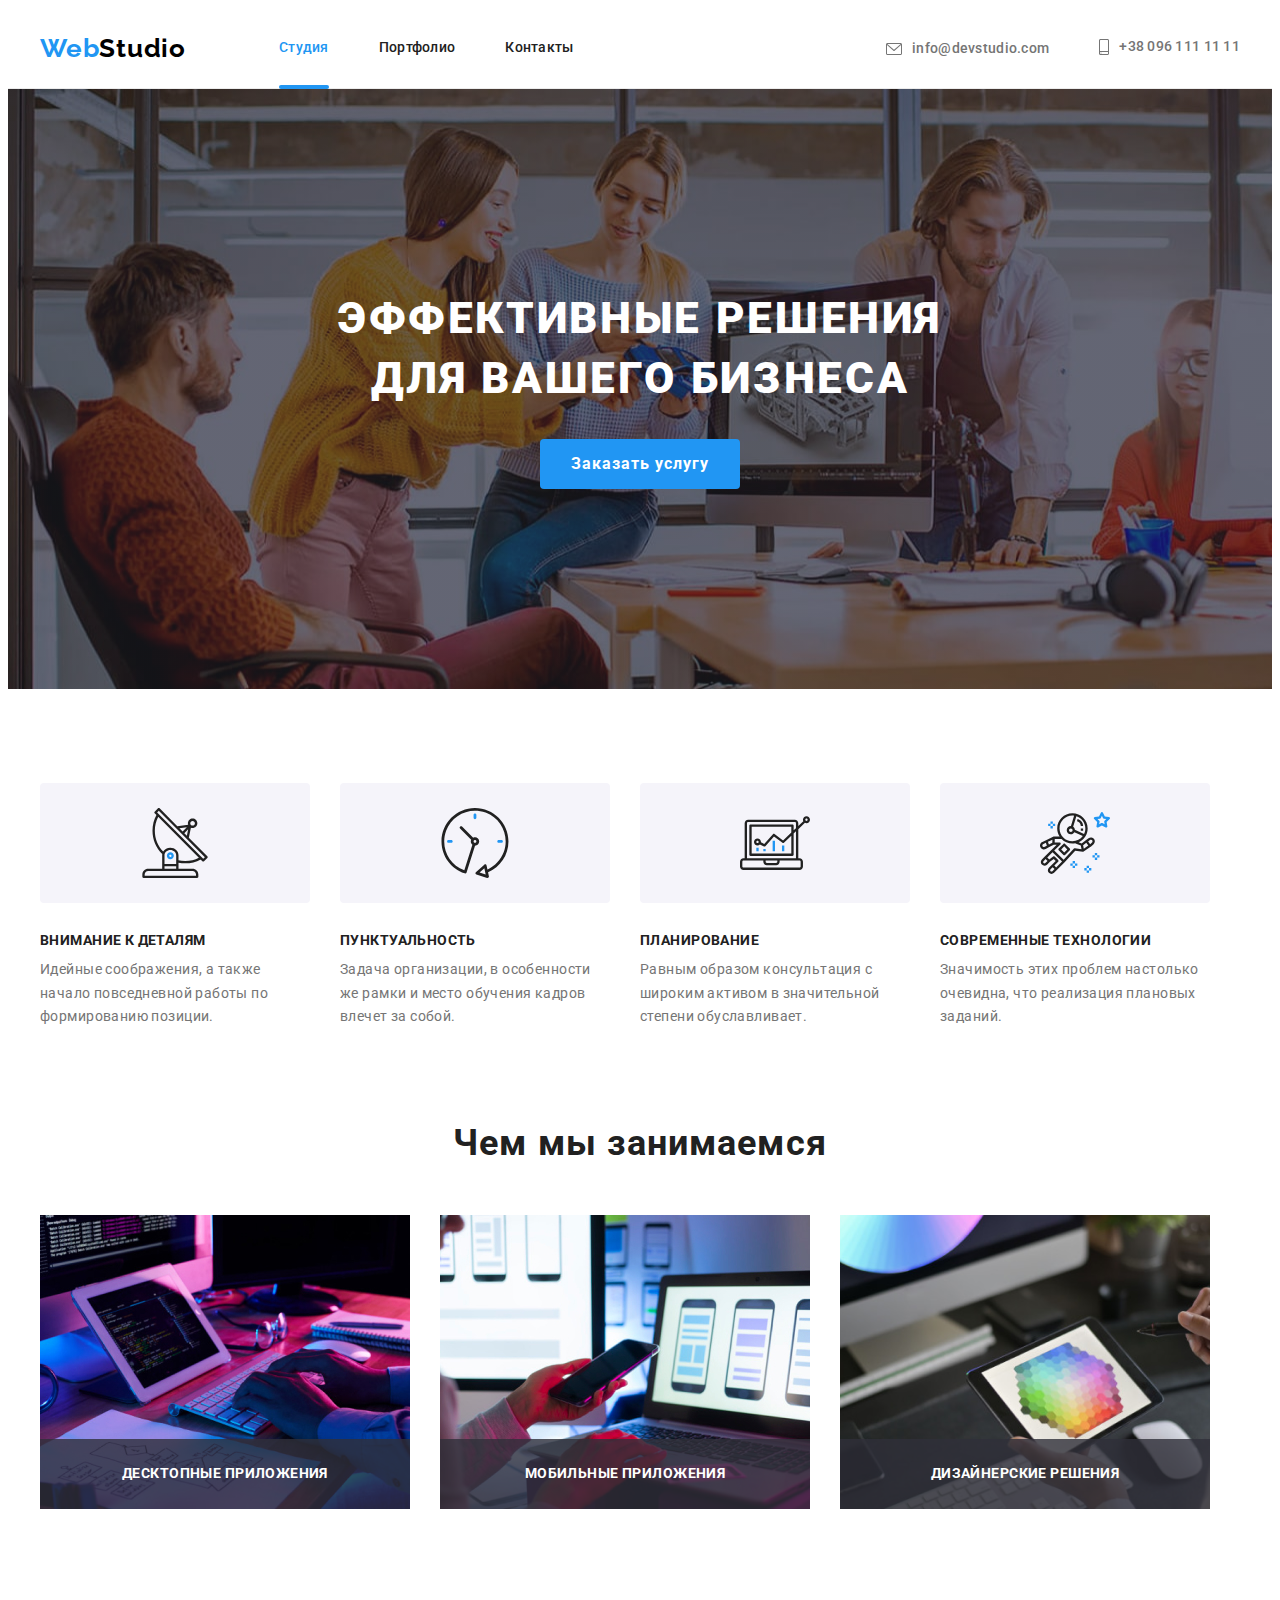
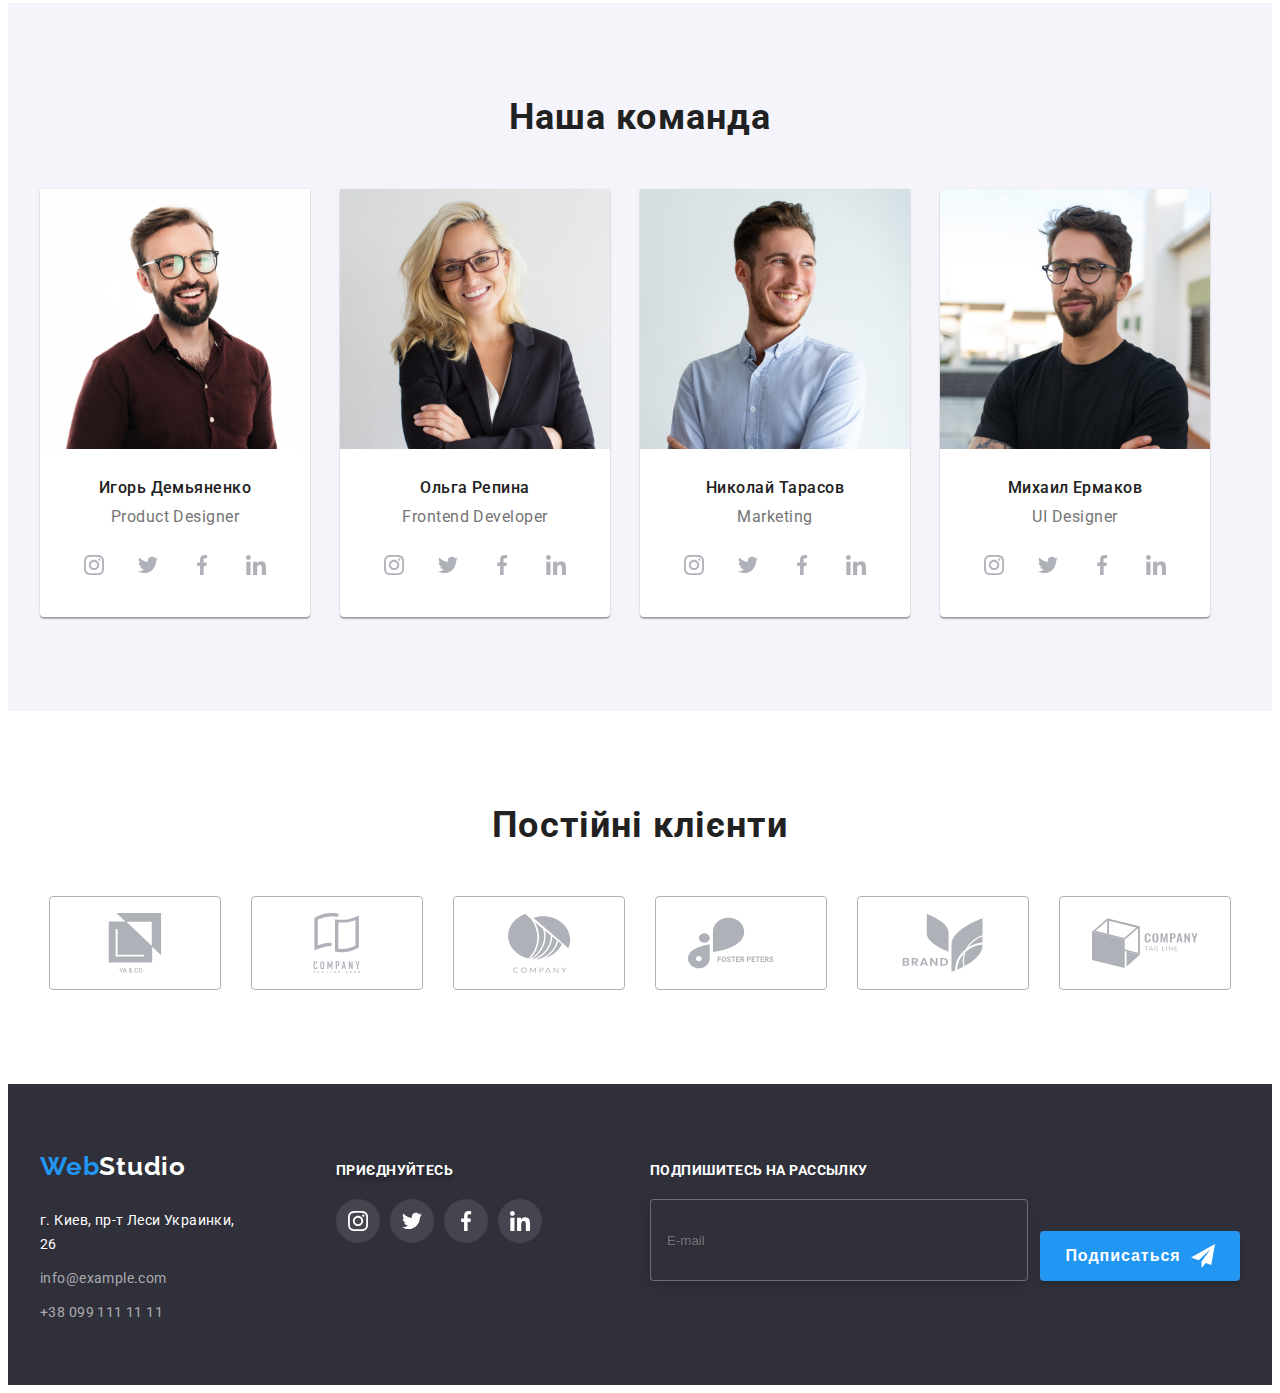
==== commit 0f1142a4: "fix-4" ====
--- a/index.html
+++ b/index.html
@@ -452,15 +452,18 @@
             </li>
           </ul>
         </div>
-        <div class="subscription container">
-          <label for="footer-email-label" class="footer-label"
-            >Подпишитесь на рассылку</label
-          ><input
-            type="email"
-            id="footer-email"
-            class="footer-email-text"
-          /><button type="submit" class="sub-button"></button>
-        </div>
+          <form class="footer-form">
+          <label for="" class="footer-label"
+            >Подпишитесь на рассылку<input
+              type="text"
+              class="footer-input"
+              placeholder="E-mail"
+            />
+          </label>
+          <button type="button" class="sub-button">
+            Подписаться<svg class="footer-icon" width="24px" height="24px">
+              <use href="./img/icons.svg#icon-send"></use>
+            </svg>
       </div>
     </footer>
     <div class="backdrop is-hidden" data-modal>
@@ -482,6 +485,9 @@
               name="user-name"
               id="user-name"
             />
+              <svg class="modal-icon" width="18px" height="18px">
+                <use href="./img/icons.svg#icon-person-black"></use>
+              </svg>
           </div>
           <div class="modal-field">
             <label class="modal-form" for="user-phone" class="modal-label"
@@ -493,6 +499,9 @@
               name="user-phone"
               id="user-phone"
             />
+              <svg class="modal-icon" width="18px" height="18px">
+                <use href="./img/icons.svg#icon-phone-black"></use>
+              </svg>
           </div>
           <div class="modal-field">
             <label class="modal-form" for="user-email" class="modal-label"
@@ -504,6 +513,9 @@
               name="user-email"
               id="user-email"
             />
+              <svg class="modal-icon" width="18px" height="18px">
+                <use href="./img/icons.svg#icon-email-black"></use>
+              </svg>
           </div>
           <div class="modal-field">
             <label class="modal-form" for="user-comment">Коментарий</label>
@@ -514,21 +526,25 @@
               placeholder="Введите текст"
             ></textarea>
           </div>
-          <div class="agreement-field">
-            <label class="modal-form" for="agreement"
-              >Соглашаюсь с рассылкой и принимаю
-              <a class="agreement-link" href="">Условия договора</a></label
-            >
-            <input
-              class="agreement-input"
+          <label for="agree" class="modal-label-check"
+            ><svg class="modal-check-icon2" width="16px" height="15px">
+              <use href="./img/icons.svg#icon-Vector-2"></use></svg>
+              <input
               type="checkbox"
-              name="agreement"
-              id="agreement"
-            />
-          </div>
-          <div class="button-block">
-            <button class="modal-send-button" type="submit">Отправить</button>
-          </div>
+              class="modal-check"
+              name="agree"
+              id="agree"
+              width="20px"
+              height="15px"
+            /><svg class="modal-check-icon" width="16px" height="15px">
+              <use href="./img/icons.svg#icon-Vector"></use>
+            </svg>
+            <p class="modal-agree">
+              Соглашаюсь с рассылкой и принимаю
+              <a href="./index.html" class="modal-link">Условия договора</a>
+            </p></label
+          >
+          <button type="submit" class="modal-btn">Отправить</button>
         </form>
       </div>
     </div>
--- a/css/styles.css
+++ b/css/styles.css
@@ -87,6 +87,9 @@
   top: 8px;
   background-color: #ffffff;
 }
+.back-icon {
+  transition: fill 250ms cubic-bezier(0.4, 0, 0.2, 1);
+}
 .is-hidden {
   opacity: 0;
   visibility: hidden;
@@ -112,22 +115,42 @@
   border: 1px solid rgba(33, 33, 33, 0.2);
   border-radius: 4px;
   margin-bottom: 10px;
+  padding-left: 42px;
+  outline: none;
+  transition: border 250ms cubic-bezier(0.4, 0, 0.2, 1);
+  /* margin-top: 4px; */
+}
+.modal-input:focus {
+  border: 1px solid #2196f3;
+  border-radius: 4px;
+}
+.modal-input:focus + .modal-icon {
+  fill: #188ce8;
 }
 .modal-label,
 .modal-form {
   color: #757575;
   font-size: 12px;
   letter-spacing: 0.01em;
+  position: relative;
+  display: block;
   margin-bottom: 4px;
-  display: block;
-}
+}
+
 .modal-comment {
   width: 100%;
   height: 120px;
   border: 1px solid rgba(33, 33, 33, 0.2);
   border-radius: 4px;
   padding: 12px 16px;
+  margin-top: 4px;
   resize: none;
+  outline: none;
+  transition: border 250ms cubic-bezier(0.4, 0, 0.2, 1);
+}
+.modal-field {
+  margin-bottom: 10px;
+  position: relative;
 }
 .modal-comment::placeholder {
   font-size: 14px;
@@ -135,36 +158,76 @@
   letter-spacing: 0.01em;
   color: rgba(117, 117, 117, 0.5);
 }
-.textarea-input {
-}
-.agreement-input {
-}
-.agreement-link {
-  text-decoration: underline;
+.modal-label-check {
+  margin-bottom: 30px;
+  display: flex;
+  justify-content: center;
+  align-items: center;
+  position: relative;
+}
+.modal-link {
   color: #2196f3;
 }
-.agreement-field {
-  position: relative;
-}
-.modal-send-button {
-  background-color: #188ce8;
-  border-radius: 4px;
-  border: 0;
+.modal-check {
+  visibility: hidden;
+}
+.modal-comment:focus {
+  border: 1px solid #2196f3;
+  border-radius: 4px;
+}
+.modal-check-icon {
+  position: absolute;
+  left: 12px;
+  visibility: hidden;
+  transition: background-color 250ms cubic-bezier(0.4, 0, 0.2, 1),
+    fill 250ms cubic-bezier(0.4, 0, 0.2, 1);
+}
+.modal-check-icon2 {
+  position: absolute;
+  left: 12px;
+  visibility: visible;
+  opacity: 1;
+}
+.modal-icon {
+  position: absolute;
+  left: 12px;
+  margin-top: 11px;
+  fill: #212121;
+  transition: fill 250ms cubic-bezier(0.4, 0, 0.2, 1);
+}
+.modal-check:checked + .modal-check-icon {
+  fill: #ffffff;
+  visibility: visible;
+  background-color: #2196f3;
+}
+.modal-agree {
+  font-weight: 400;
+  font-size: 14px;
+  line-height: 1.7;
+  letter-spacing: 0.03em;
+  color: #757575;
+  margin-left: 7px;
+}
+.modal-btn {
   width: 200px;
   height: 50px;
   font-weight: 700;
   font-size: 16px;
-  letter-spacing: 0.06em;
+  line-height: 30px;
+  display: flex;
+  margin: auto;
+  align-items: center;
+  justify-content: center;
+  letter-spacing: 1.9;
   color: #ffffff;
-  display: flex;
-  align-items: center;
-  justify-content: center;
-  margin-top: 30px;
+  background: #2196f3;
+  border-radius: 4px;
+  border: 0;
   cursor: pointer;
-}
-.button-block {
-  display: flex;
-  justify-content: center;
+  transition: box-shadow 250ms cubic-bezier(0.4, 0, 0.2, 1);
+}
+.modal-btn:hover {
+  box-shadow: 0px 4px 4px rgba(0, 0, 0, 0.15);
 }
 /* Header Classes */
 .header {
@@ -460,6 +523,7 @@
 }
 .team-icon {
   fill: #afb1b8;
+  transition: fill 250ms cubic-bezier(0.4, 0, 0.2, 1);
 }
 .team-soc-link:hover .team-icon,
 .team-soc-link:focus .team-icon {
@@ -522,6 +586,7 @@
   column-gap: 8px;
   display: flex;
   justify-content: center;
+  margin-bottom: 50px;
 }
 .portfolio-nav-item {
   list-style-type: none;
@@ -542,8 +607,9 @@
   border-radius: 4px;
   font-family: inherit;
   padding: 6px 22px;
-  margin-bottom: 50px;
-  transition: background-color 250ms cubic-bezier(0.4, 0, 0.2, 1);
+  transition: background-color 250ms cubic-bezier(0.4, 0, 0.2, 1),
+    color 250ms cubic-bezier(0.4, 0, 0.2, 1),
+    box-shadow 250ms cubic-bezier(0.4, 0, 0.2, 1);
 }
 .portfolio-nav-btn:hover,
 .portfolio-nav-btn:focus {
@@ -736,28 +802,53 @@
   height: 80px;
 }
 .footer-label {
-  margin-left: 93px;
+  display: block;
+  justify-content: center;
   font-weight: 700;
   font-size: 14px;
   line-height: 1.14;
   letter-spacing: 0.03em;
   text-transform: uppercase;
   color: #ffffff;
-  margin-bottom: 20px;
-  text-shadow: 0px 4px 4px rgba(0, 0, 0, 0.25);
-}
-.footer-email-label {
+}
+.footer-form {
+  display: flex;
+  align-items: flex-end;
+  margin-left: 93px;
 }
 .sub-button {
+  font-weight: 700;
+  font-size: 16px;
+  line-height: 30px;
+  display: flex;
+  align-items: center;
+  justify-content: center;
+  letter-spacing: 0.06em;
   width: 200px;
   height: 50px;
-  background-color: #2196f3;
   border: 0;
-}
-.footer-email-text {
+  color: #ffffff;
+  background: #2196f3;
+  box-shadow: 0px 4px 4px rgba(0, 0, 0, 0.15);
+  border-radius: 4px;
+  cursor: pointer;
+}
+.footer-input {
+  outline: none;
+  display: block;
+  margin-top: 20px;
+  margin-right: 12px;
+  width: 358px;
   height: 50px;
-}
-.subscription {
-  display: flex;
-  height: 86px;
-}
+  border: 1px solid rgba(255, 255, 255, 0.3);
+  filter: drop-shadow(0px 4px 4px rgba(0, 0, 0, 0.15));
+  color: rgba(255, 255, 255, 0.6);
+  border-radius: 4px;
+  padding-top: 15px;
+  padding-bottom: 15px;
+  padding-left: 16px;
+  background-color: #2f303a;
+}
+.footer-icon {
+  margin-left: 10px;
+}
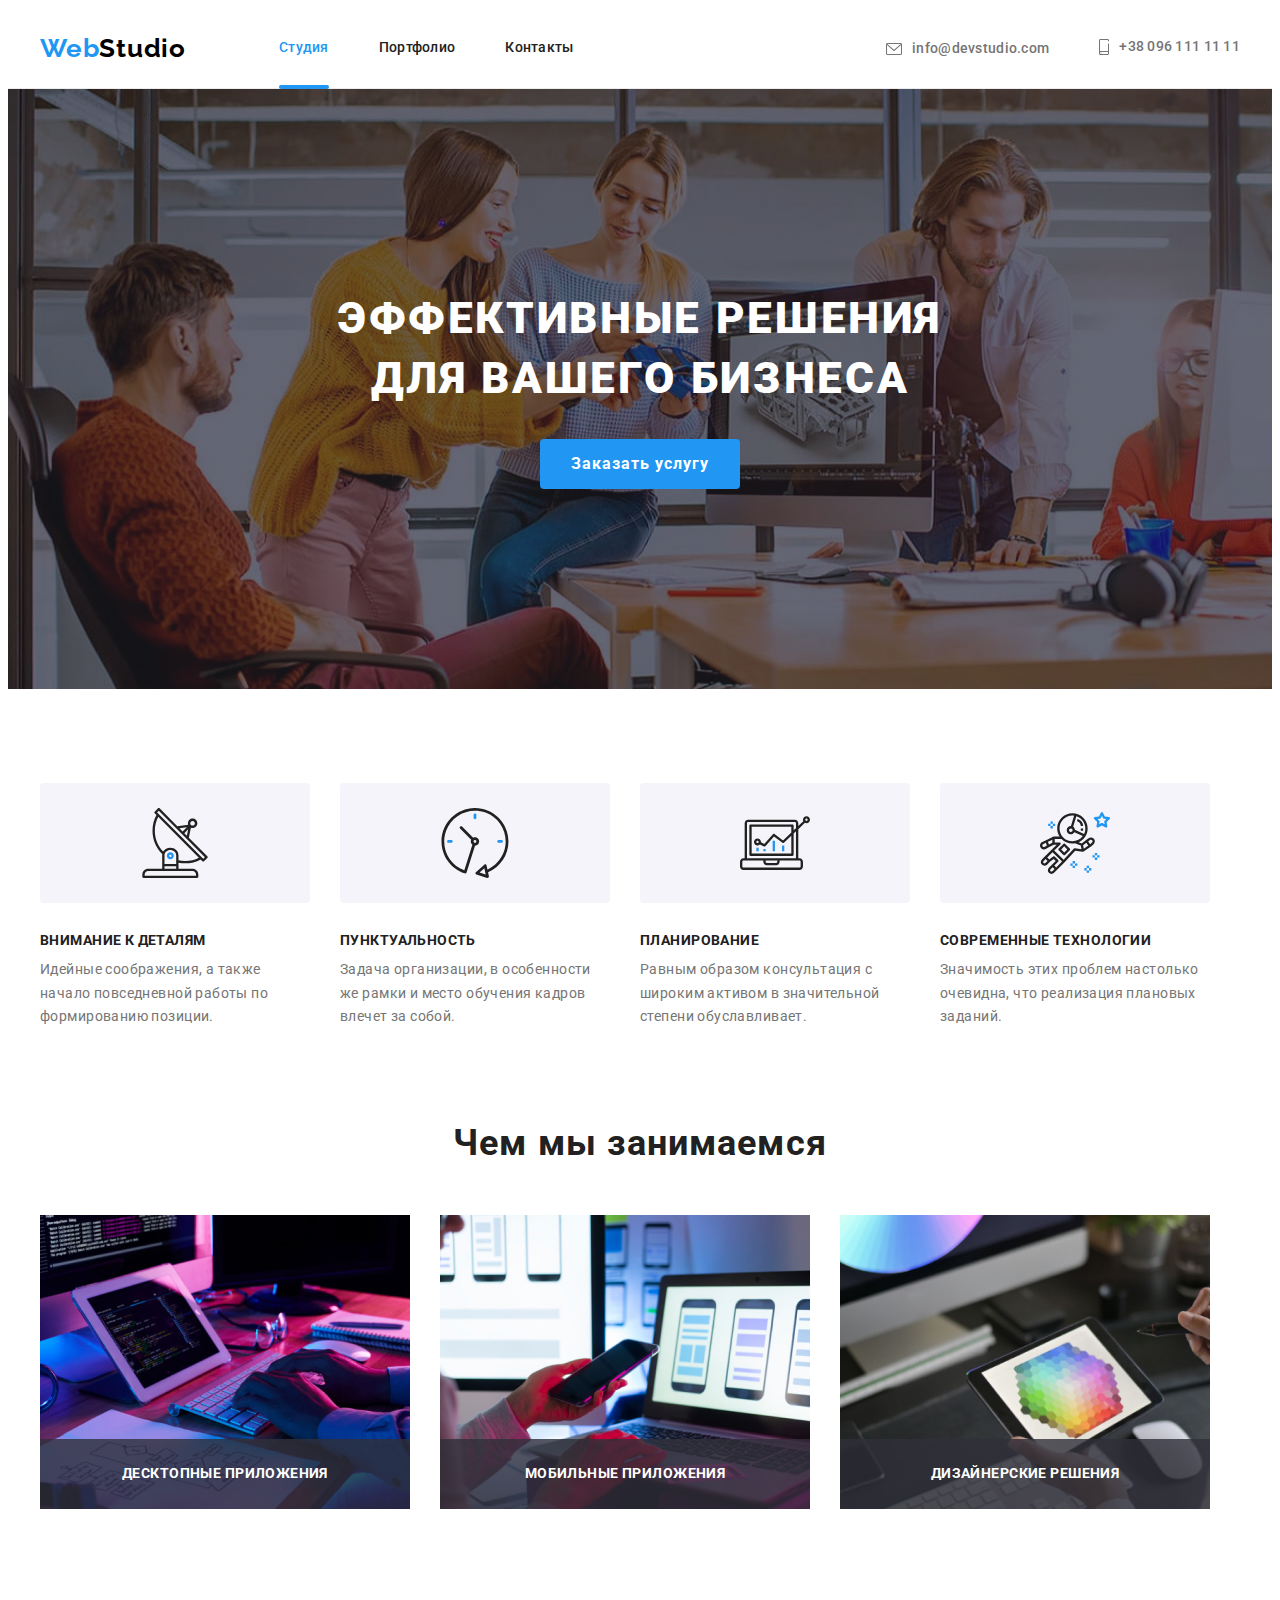
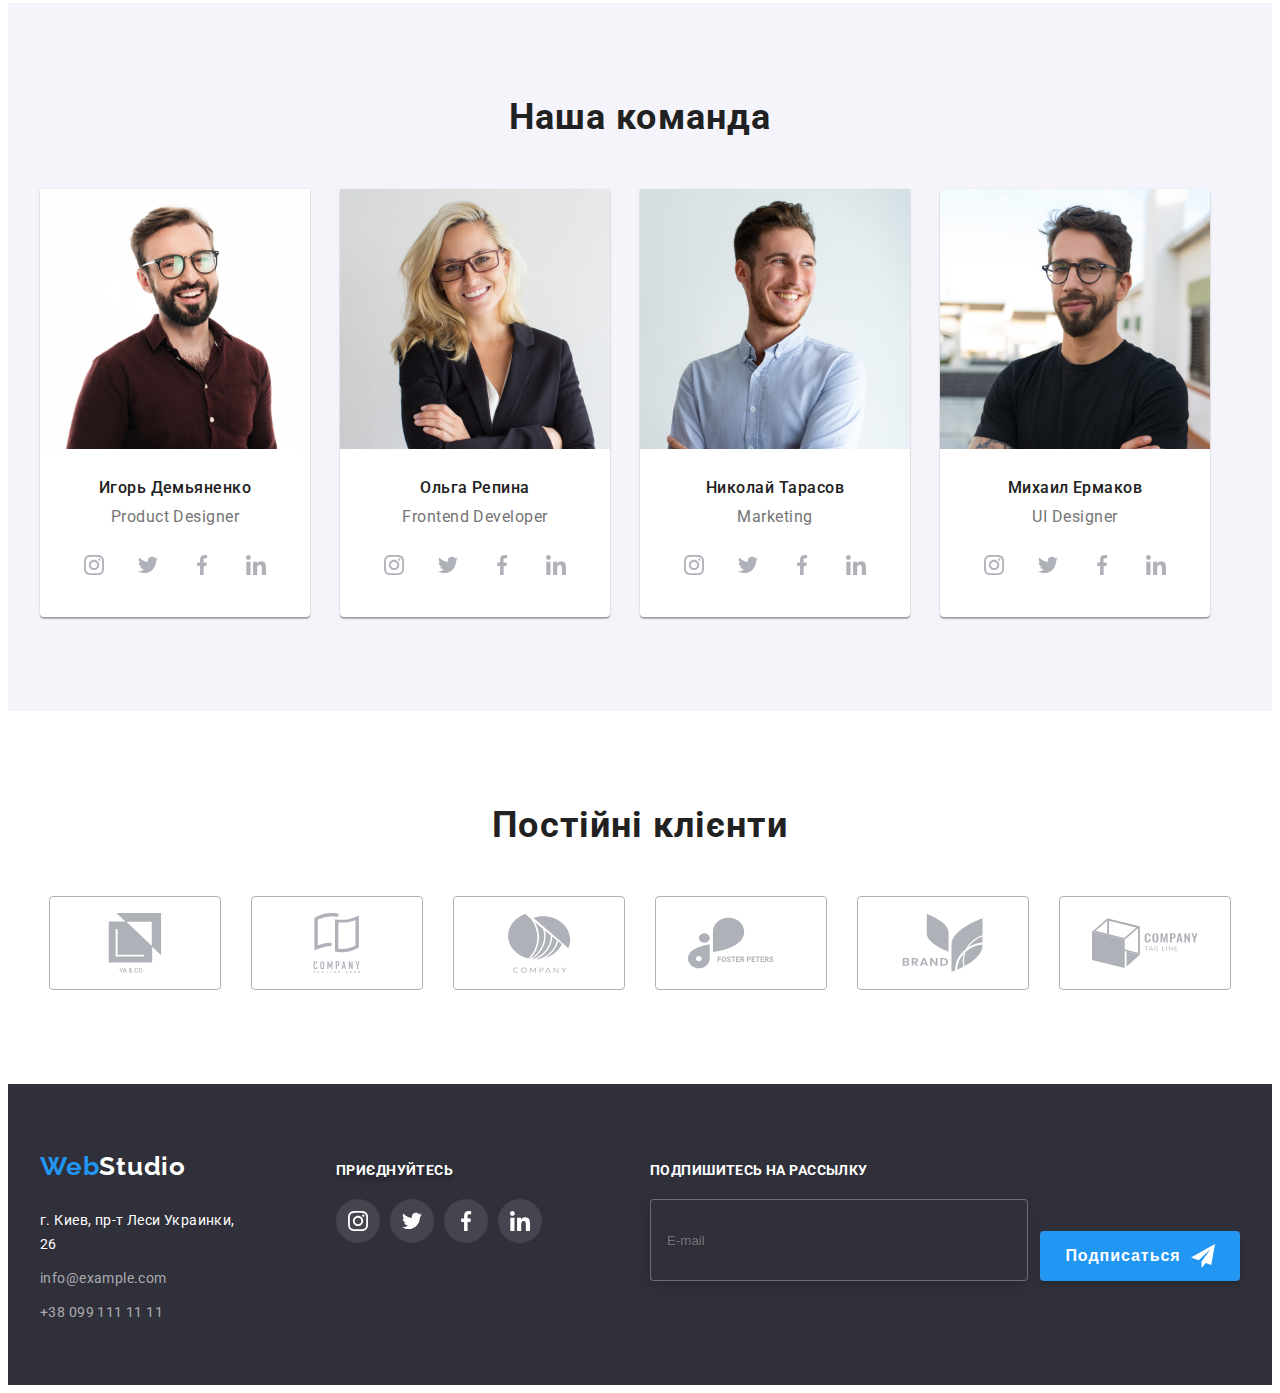
==== commit 227aa013: "fix-6" ====
--- a/index.html
+++ b/index.html
@@ -452,8 +452,8 @@
             </li>
           </ul>
         </div>
-          <form class="footer-form">
-          <label for="" class="footer-label"
+        <form class="footer-form">
+          <label class="footer-label"
             >Подпишитесь на рассылку<input
               type="text"
               class="footer-input"
@@ -464,6 +464,8 @@
             Подписаться<svg class="footer-icon" width="24px" height="24px">
               <use href="./img/icons.svg#icon-send"></use>
             </svg>
+          </button>
+        </form>
       </div>
     </footer>
     <div class="backdrop is-hidden" data-modal>
@@ -474,48 +476,42 @@
           </svg>
         </button>
         <p class="modal-title">Оставьте свои данные, мы вам перезвоним</p>
-        <form action="" class="modal-form">
+        <form class="modal-form">
           <div class="modal-field">
-            <label class="modal-form" for="user-name" class="modal-label"
-              >Имя</label
-            >
+            <label for="user-name" class="modal-label">Имя</label>
             <input
               type="text"
               class="modal-input"
               name="user-name"
               id="user-name"
             />
-              <svg class="modal-icon" width="18px" height="18px">
-                <use href="./img/icons.svg#icon-person-black"></use>
-              </svg>
+            <svg class="modal-icon" width="18px" height="18px">
+              <use href="./img/icons.svg#icon-person-black"></use>
+            </svg>
           </div>
           <div class="modal-field">
-            <label class="modal-form" for="user-phone" class="modal-label"
-              >Телефон</label
-            >
+            <label for="user-phone" class="modal-label">Телефон</label>
             <input
               type="tel"
               class="modal-input"
               name="user-phone"
               id="user-phone"
             />
-              <svg class="modal-icon" width="18px" height="18px">
-                <use href="./img/icons.svg#icon-phone-black"></use>
-              </svg>
+            <svg class="modal-icon" width="18px" height="18px">
+              <use href="./img/icons.svg#icon-phone-black"></use>
+            </svg>
           </div>
           <div class="modal-field">
-            <label class="modal-form" for="user-email" class="modal-label"
-              >Почта</label
-            >
+            <label for="user-email" class="modal-label">Почта</label>
             <input
               type="email"
               class="modal-input"
               name="user-email"
               id="user-email"
             />
-              <svg class="modal-icon" width="18px" height="18px">
-                <use href="./img/icons.svg#icon-email-black"></use>
-              </svg>
+            <svg class="modal-icon" width="18px" height="18px">
+              <use href="./img/icons.svg#icon-email-black"></use>
+            </svg>
           </div>
           <div class="modal-field">
             <label class="modal-form" for="user-comment">Коментарий</label>
@@ -526,24 +522,26 @@
               placeholder="Введите текст"
             ></textarea>
           </div>
-          <label for="agree" class="modal-label-check"
-            ><svg class="modal-check-icon2" width="16px" height="15px">
-              <use href="./img/icons.svg#icon-Vector-2"></use></svg>
-              <input
+          <div class="modal-field">
+            <input
               type="checkbox"
-              class="modal-check"
-              name="agree"
-              id="agree"
-              width="20px"
-              height="15px"
-            /><svg class="modal-check-icon" width="16px" height="15px">
-              <use href="./img/icons.svg#icon-Vector"></use>
-            </svg>
-            <p class="modal-agree">
+              name="policy"
+              id="policy"
+              class="modal-check visually-hidden"
+              value="true"
+            />
+            <label for="policy" class="check-text">
+              <span>
+                <svg class="check-icon" width="13" height="10">
+                  <use href="./img/icons.svg#icon-check"></use>
+                </svg>
+              </span>
               Соглашаюсь с рассылкой и принимаю
-              <a href="./index.html" class="modal-link">Условия договора</a>
-            </p></label
-          >
+              <a href="./index.html" class="modal-link">
+                Условия договора</a
+              ></label
+            >
+          </div>
           <button type="submit" class="modal-btn">Отправить</button>
         </form>
       </div>
--- a/css/styles.css
+++ b/css/styles.css
@@ -66,7 +66,7 @@
   background-color: #ffffff;
   border-radius: 4px;
   width: 528px;
-  min-height: 581px;
+  height: 581px;
   position: absolute;
   top: 50%;
   left: 50%;
@@ -107,14 +107,13 @@
   font-size: 20px;
   text-align: center;
   letter-spacing: 0.03em;
-  margin-bottom: 30px;
+  margin-bottom: 10px;
 }
 .modal-input {
   width: 100%;
   height: 40px;
   border: 1px solid rgba(33, 33, 33, 0.2);
   border-radius: 4px;
-  margin-bottom: 10px;
   padding-left: 42px;
   outline: none;
   transition: border 250ms cubic-bezier(0.4, 0, 0.2, 1);
@@ -144,6 +143,7 @@
   border-radius: 4px;
   padding: 12px 16px;
   margin-top: 4px;
+  margin-bottom: 10px;
   resize: none;
   outline: none;
   transition: border 250ms cubic-bezier(0.4, 0, 0.2, 1);
@@ -153,60 +153,99 @@
   position: relative;
 }
 .modal-comment::placeholder {
+  font-weight: 400;
   font-size: 14px;
   line-height: 16px;
   letter-spacing: 0.01em;
   color: rgba(117, 117, 117, 0.5);
 }
 .modal-label-check {
+  display: flex;
+  align-items: center;
+  justify-content: center;
+  font-weight: 400;
+  font-size: 14px;
+  line-height: 1.71;
+  letter-spacing: 0.03em;
+  color: #757575;
   margin-bottom: 30px;
-  display: flex;
-  justify-content: center;
-  align-items: center;
-  position: relative;
 }
 .modal-link {
+  font-weight: 400;
+  font-size: 14px;
+  line-height: 1.71;
+  letter-spacing: 0.03em;
+  text-decoration-line: underline;
   color: #2196f3;
+  padding-left: 4px;
 }
 .modal-check {
-  visibility: hidden;
+  width: 16px;
+  height: 15px;
+  margin-right: 7px;
+  visibility: visible;
 }
 .modal-comment:focus {
   border: 1px solid #2196f3;
   border-radius: 4px;
-}
-.modal-check-icon {
-  position: absolute;
-  left: 12px;
-  visibility: hidden;
-  transition: background-color 250ms cubic-bezier(0.4, 0, 0.2, 1),
-    fill 250ms cubic-bezier(0.4, 0, 0.2, 1);
-}
-.modal-check-icon2 {
-  position: absolute;
-  left: 12px;
-  visibility: visible;
-  opacity: 1;
 }
 .modal-icon {
   position: absolute;
   left: 12px;
-  margin-top: 11px;
-  fill: #212121;
-  transition: fill 250ms cubic-bezier(0.4, 0, 0.2, 1);
-}
-.modal-check:checked + .modal-check-icon {
-  fill: #ffffff;
-  visibility: visible;
-  background-color: #2196f3;
-}
-.modal-agree {
+  top: 50%;
+  margin-right: 7px;
+}
+.check-text span {
+  width: 16px;
+  height: 15px;
+  border: 2px solid #303030;
+  border-radius: 2px;
+  margin-right: 10px;
+  display: flex;
+  align-items: center;
+  justify-content: center;
+}
+.check-text {
   font-weight: 400;
   font-size: 14px;
   line-height: 1.7;
   letter-spacing: 0.03em;
   color: #757575;
   margin-left: 7px;
+  display: flex;
+  align-items: center;
+  justify-content: center;
+  margin-bottom: 30px;
+  transition: border 250ms cubic-bezier(0.4, 0, 0.2, 1);
+}
+.check-icon {
+  opacity: 0;
+}
+
+.modal-check:checked + .check-text span {
+  background-color: #2196f3;
+  border: none;
+}
+
+.modal-check:focus + .check-text span {
+  border-color: #2196f3;
+}
+
+.modal-check:checked + .check-text .check-icon {
+  fill: #ffffff;
+  opacity: 1;
+}
+.visually-hidden {
+  position: absolute;
+  white-space: nowrap;
+  width: 1px;
+  height: 1px;
+  overflow: hidden;
+  border: 0;
+  padding: 0;
+  clip: rect(0 0 0 0);
+  clip-path: inset(50%);
+  margin: -1px;
 }
 .modal-btn {
   width: 200px;
@@ -519,7 +558,6 @@
   display: flex;
   align-items: center;
   justify-content: center;
-  transition: background-color 250ms cubic-bezier(0.4, 0, 0.2, 1);
 }
 .team-icon {
   fill: #afb1b8;
